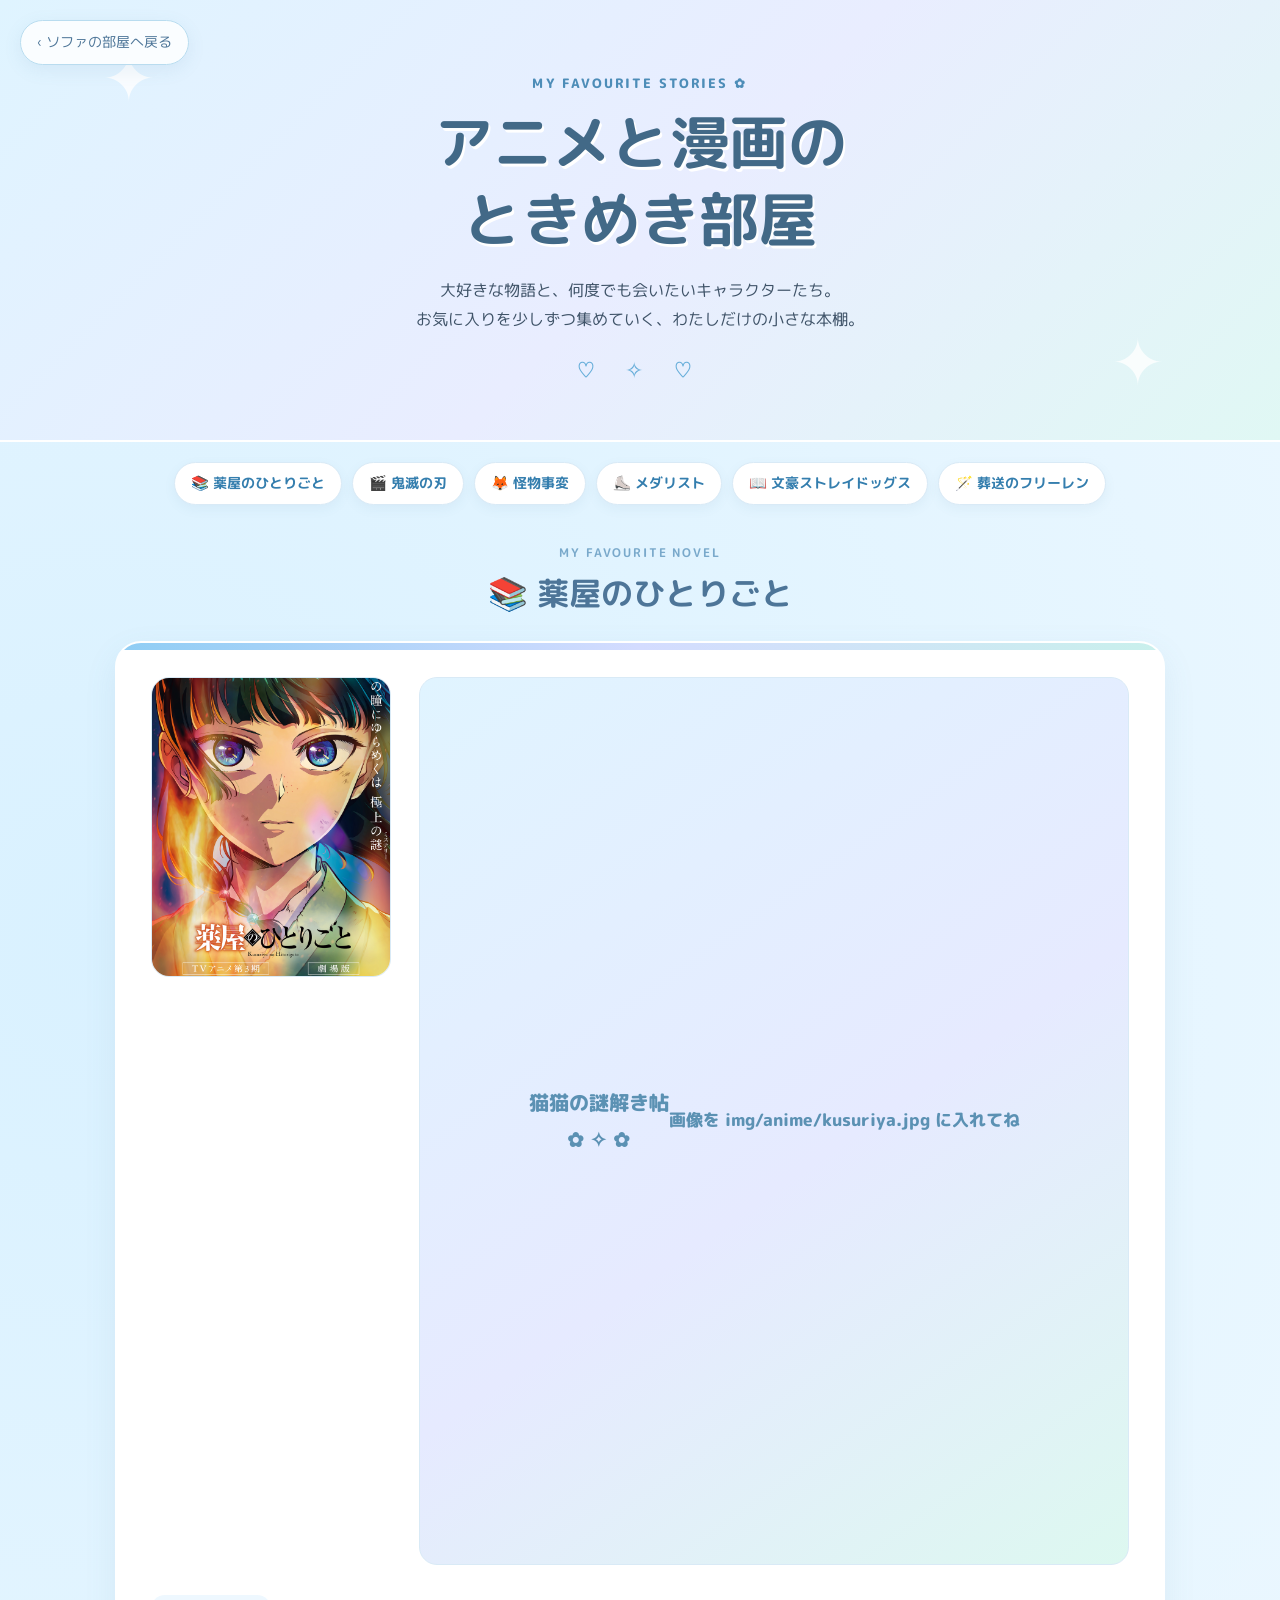
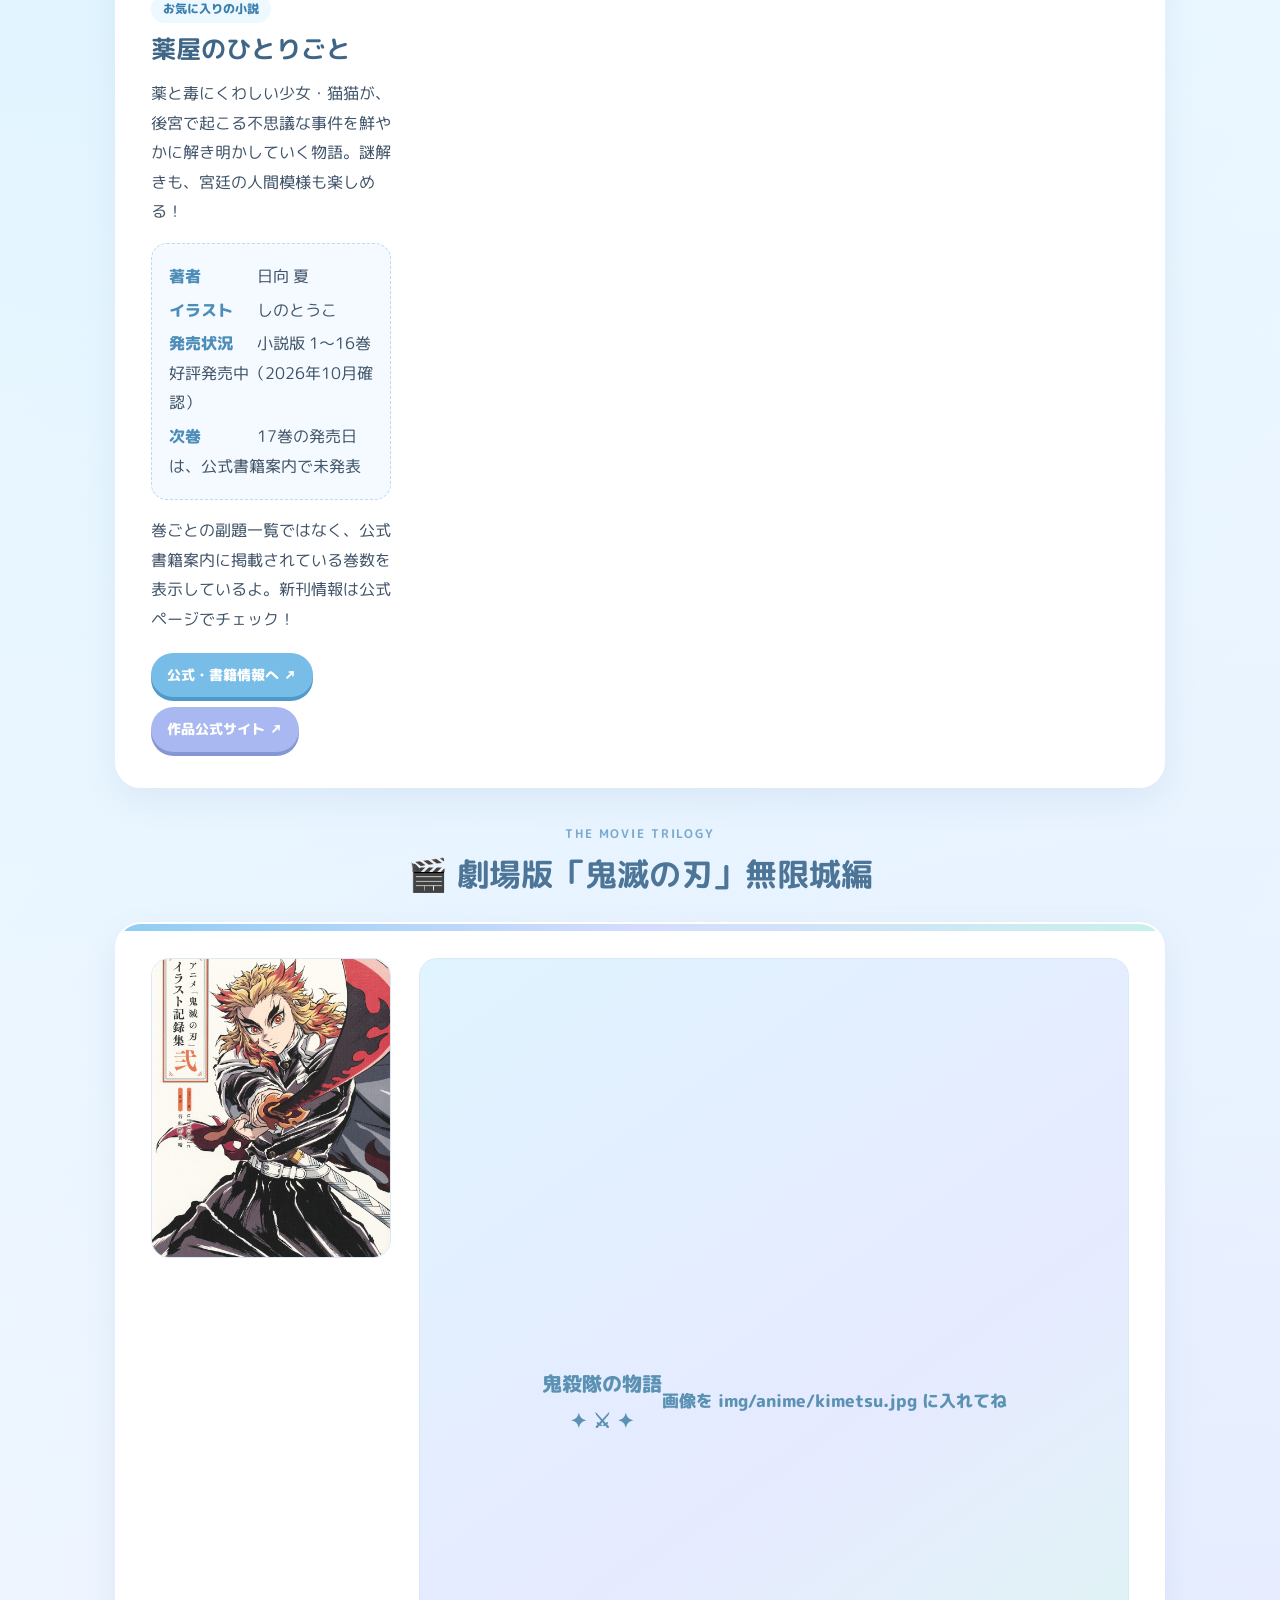
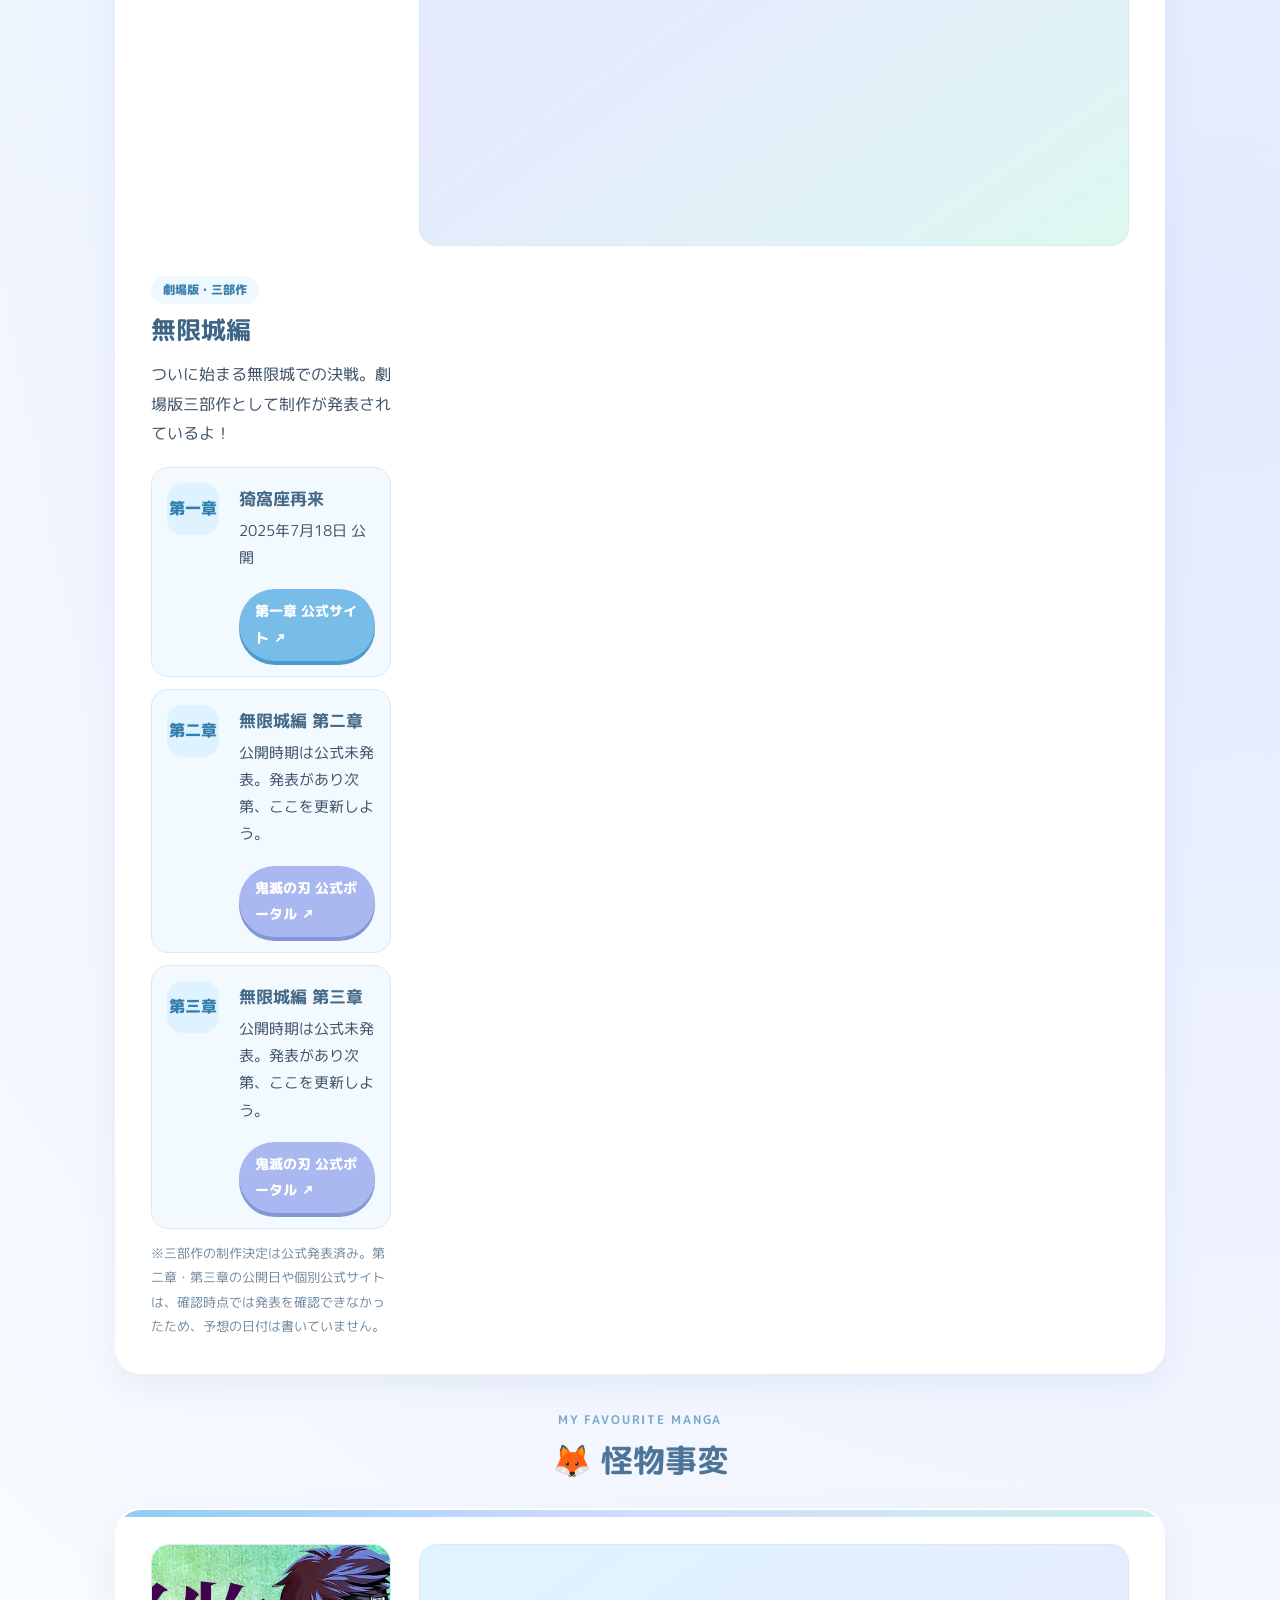
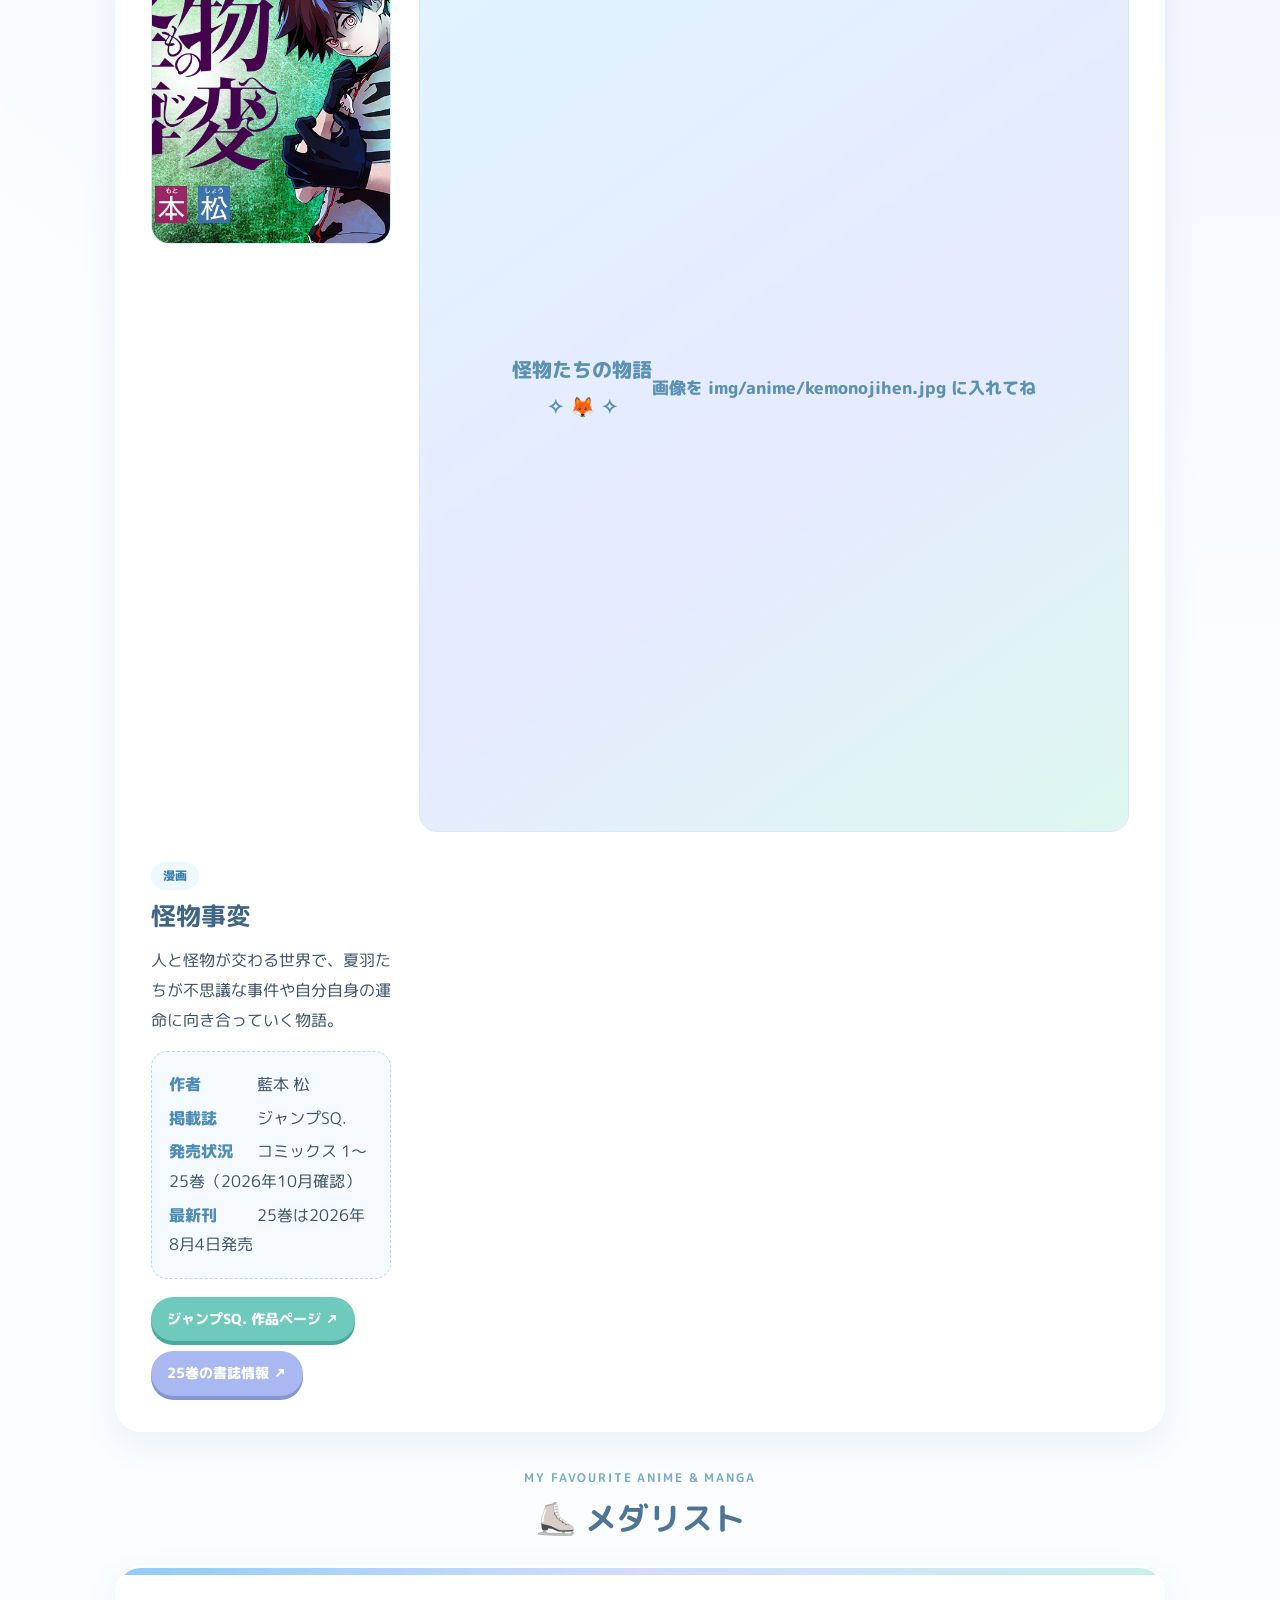
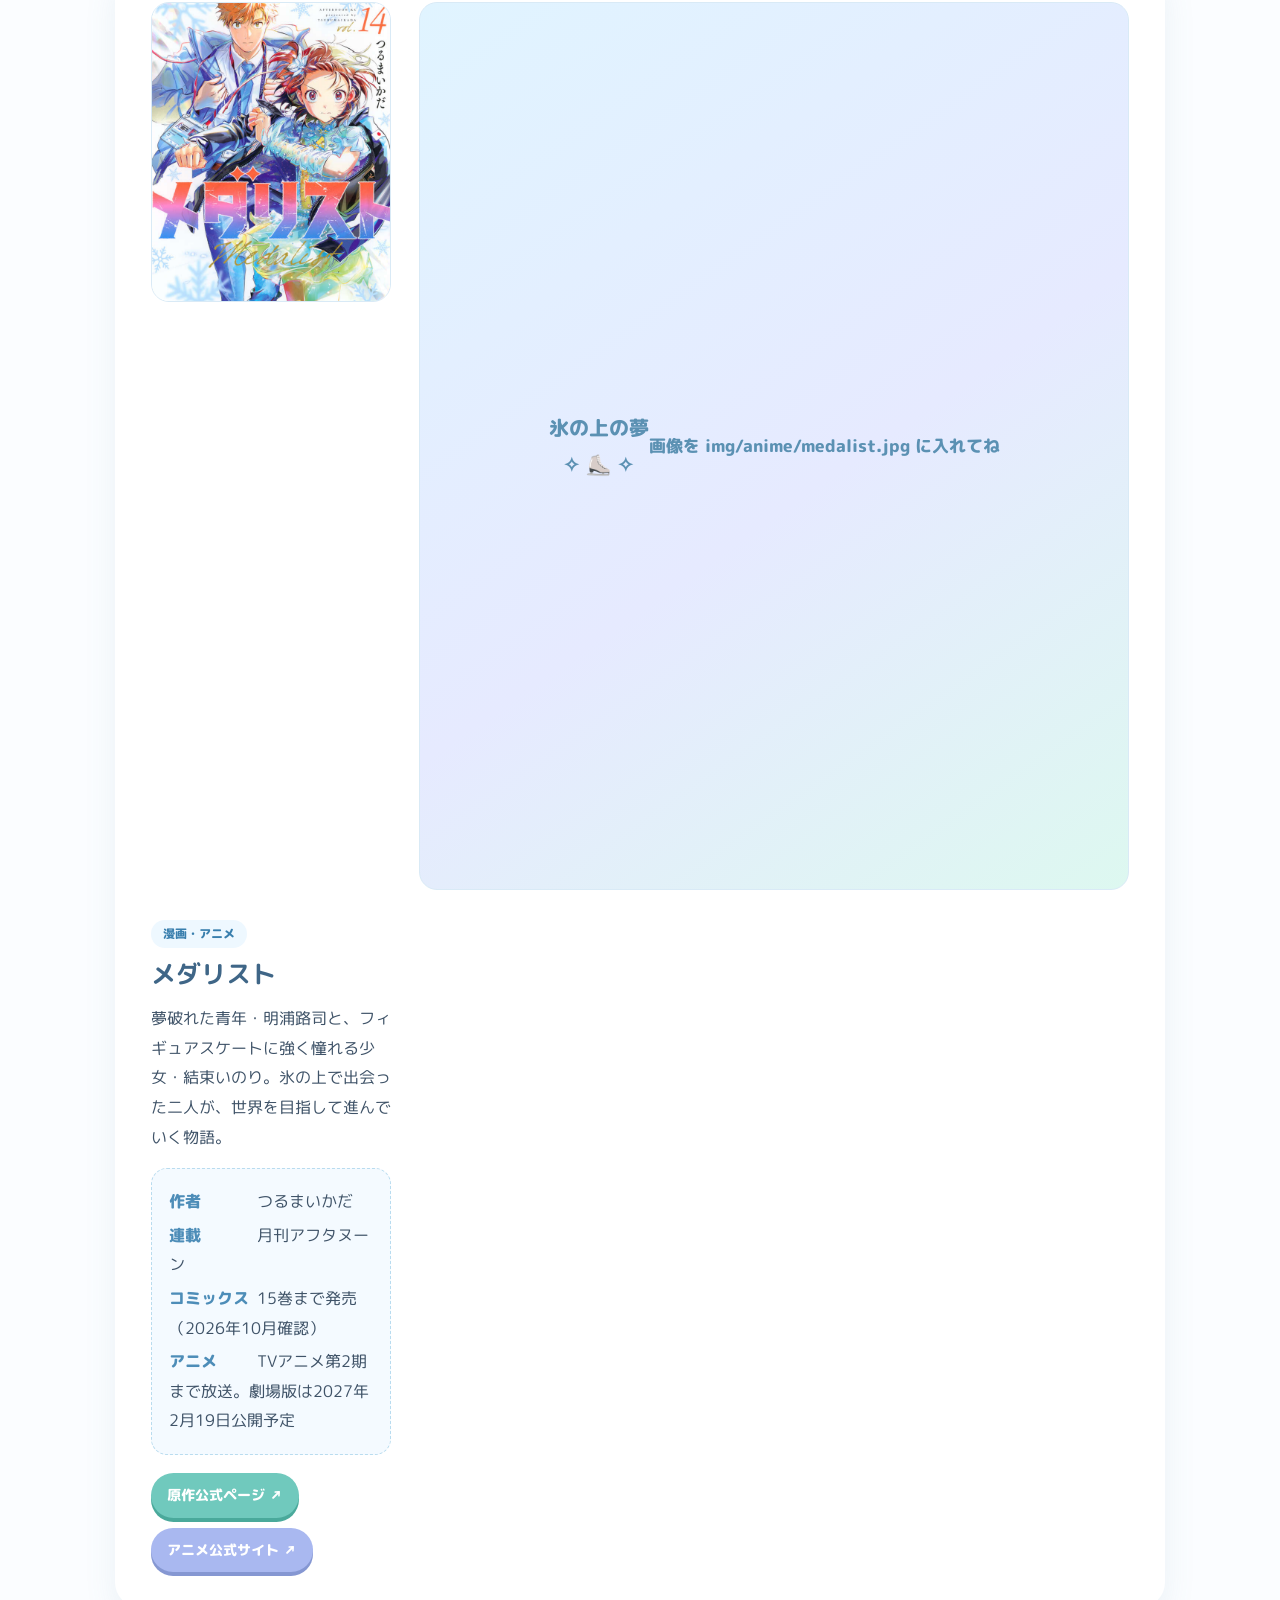
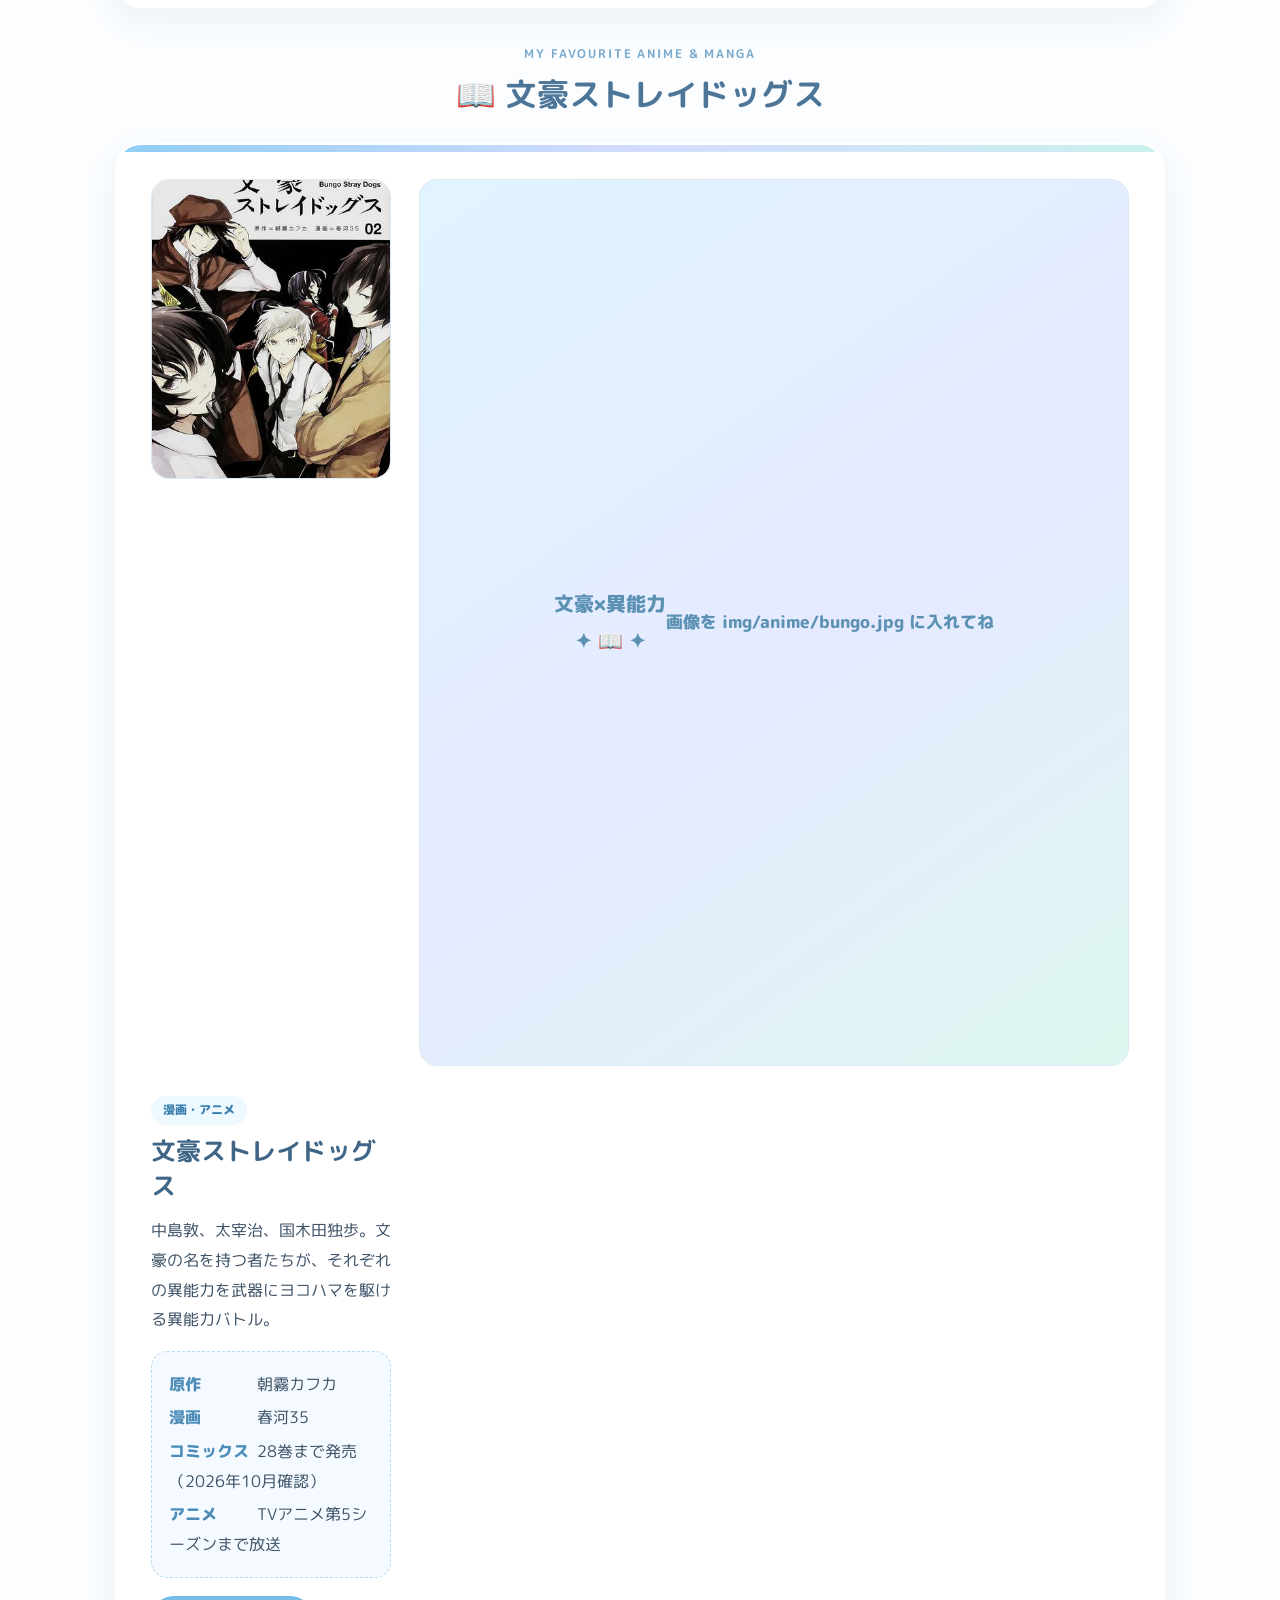
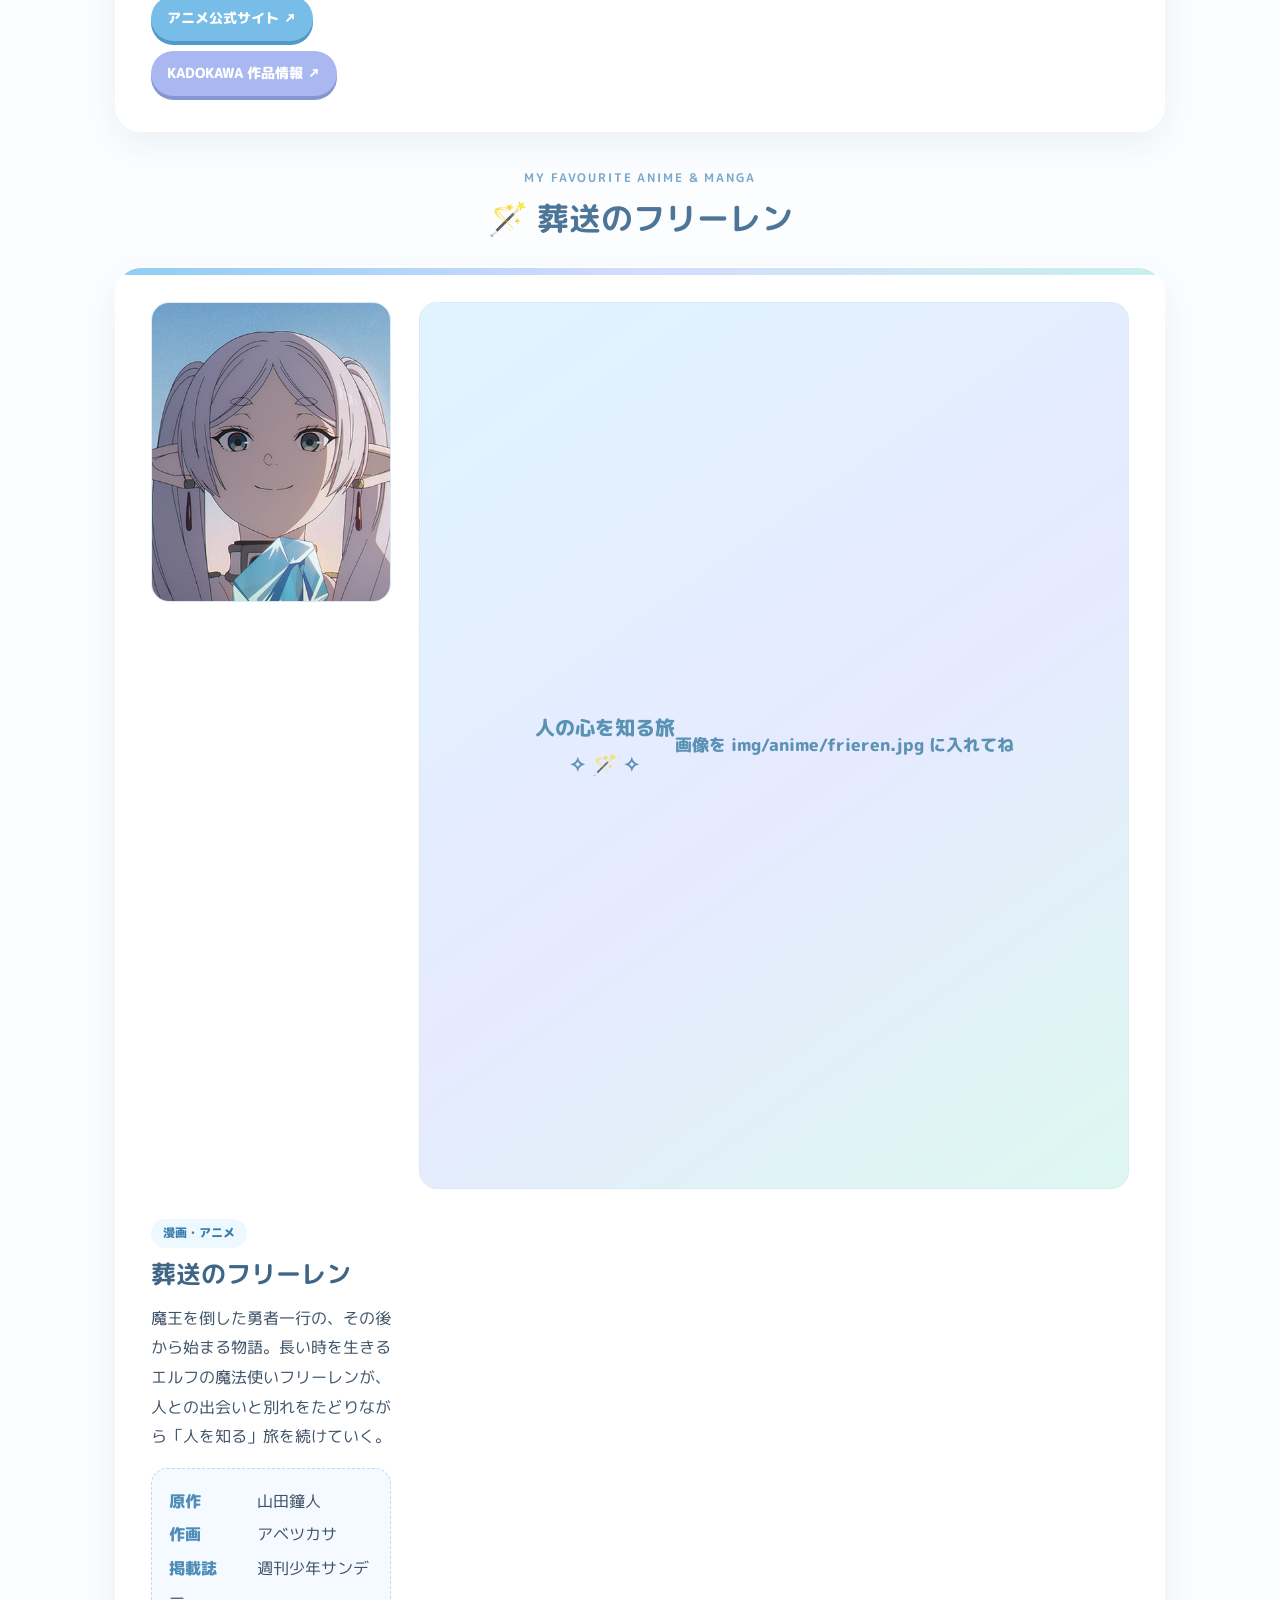
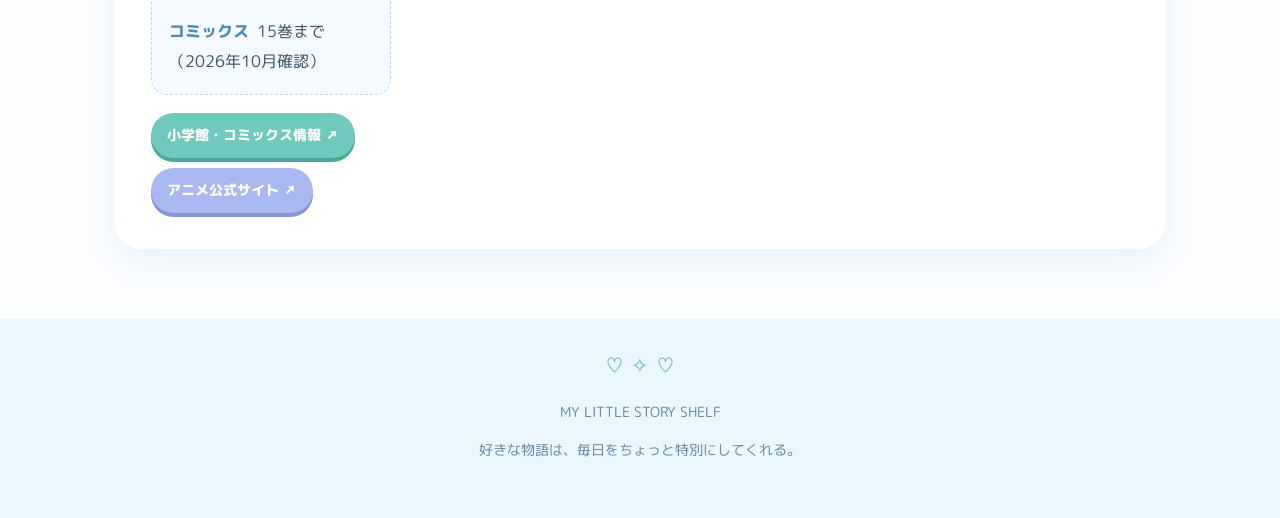
==== anime.html @ 50744a72 "画像さらに追加" ====
<!doctype html>
<html lang="ja">
  <head>
    <meta charset="UTF-8" />
    <meta name="viewport" content="width=device-width, initial-scale=1.0" />
    <meta name="theme-color" content="#f2faff" />
    <title>アニメと漫画のときめき部屋</title>
    <link rel="preconnect" href="https://fonts.googleapis.com" />
    <link rel="preconnect" href="https://fonts.gstatic.com" crossorigin />
    <link
      href="https://fonts.googleapis.com/css2?family=M+PLUS+Rounded+1c:wght@400;500;700;800&display=swap"
      rel="stylesheet"
    />
    <style>
      :root {
        --ink: #3f5368;
        --pink: #8fcdf4;
        --pink-dark: #398fc8;
        --lav: #d4dcff;
        --mint: #c9f0ec;
        --cream: #fbfdff;
        --yellow: #fff0b8;
        --line: #d9eaf6;
      }
      * {
        box-sizing: border-box;
      }
      html {
        scroll-behavior: smooth;
      }
      body {
        margin: 0;
        background:
          radial-gradient(circle at 8% 8%, #d9f1ff 0, transparent 25%),
          radial-gradient(circle at 95% 30%, #e4eaff 0, transparent 24%),
          var(--cream);
        color: var(--ink);
        font-family: "M PLUS Rounded 1c", sans-serif;
        line-height: 1.85;
      }
      a {
        color: #347eae;
        text-underline-offset: 3px;
      }
      header {
        position: relative;
        overflow: hidden;
        text-align: center;
        padding: 72px 20px 50px;
        background: linear-gradient(135deg, #dff4ff, #e9edff 52%, #e0f8f4);
        border-bottom: 2px solid white;
      }
      header:before,
      header:after {
        content: "✦";
        position: absolute;
        color: #fff;
        font-size: 4rem;
        opacity: 0.8;
      }
      header:before {
        top: 18px;
        left: 8%;
      }
      header:after {
        right: 9%;
        bottom: 20px;
      }
      .eyebrow {
        margin: 0 0 8px;
        letter-spacing: 0.16em;
        font-size: 0.8rem;
        font-weight: 800;
        color: #4d8db8;
      }
      h1 {
        margin: 0;
        font-size: clamp(2rem, 6vw, 3.7rem);
        line-height: 1.3;
        color: #426987;
        text-shadow: 2px 3px 0 white;
      }
      .lead {
        max-width: 650px;
        margin: 18px auto 0;
        font-size: 1rem;
      }
      .sparkles {
        font-size: 1.4rem;
        letter-spacing: 0.5em;
        margin-top: 14px;
        color: #65add9;
      }
      nav {
        display: flex;
        justify-content: center;
        flex-wrap: wrap;
        gap: 10px;
        padding: 20px 16px;
      }
      nav a {
        background: #fff;
        border: 1px solid var(--line);
        border-radius: 999px;
        padding: 7px 16px;
        text-decoration: none;
        font-size: 0.9rem;
        font-weight: 700;
        box-shadow: 0 4px 12px #527fa012;
        transition:
          transform 0.2s,
          background 0.2s;
      }
      nav a:hover {
        transform: translateY(-3px);
        background: #eef8ff;
      }
      main {
        width: min(1050px, calc(100% - 32px));
        margin: 16px auto 70px;
        display: grid;
        gap: 34px;
      }
      .section-title {
        text-align: center;
        margin: 0 0 18px;
        font-size: clamp(1.45rem, 4vw, 2rem);
        color: #4d7598;
      }
      .section-title span {
        display: block;
        font-size: 0.78rem;
        letter-spacing: 0.15em;
        color: #79a9cb;
        font-weight: 700;
      }
      .work-card {
        background: #fff;
        border: 2px solid white;
        border-radius: 26px;
        overflow: hidden;
        box-shadow: 0 12px 32px #5d8ca51a;
        position: relative;
      }
      .work-card:before {
        content: "";
        position: absolute;
        inset: 0 0 auto;
        height: 7px;
        background: linear-gradient(
          90deg,
          var(--pink),
          var(--lav),
          var(--mint)
        );
      }
      .card-inner {
        display: grid;
        grid-template-columns: 240px minmax(0, 1fr);
        gap: 28px;
        padding: 34px;
        align-items: start;
      }
      .cover {
        width: 100%;
        aspect-ratio: 4/5;
        object-fit: cover;
        border-radius: 18px;
        background: linear-gradient(145deg, #dff3ff, #e6eaff);
        border: 1px solid #d9eaf6;
        display: block;
      }
      .cover-placeholder {
        width: 100%;
        aspect-ratio: 4/5;
        border-radius: 18px;
        background: linear-gradient(145deg, #e0f4ff, #e6eaff 55%, #ddf8f0);
        display: flex;
        align-items: center;
        justify-content: center;
        text-align: center;
        padding: 20px;
        color: #5b91b3;
        font-size: 1.25rem;
        font-weight: 800;
        border: 1px solid #d9eaf6;
      }
      .kind {
        display: inline-block;
        background: #eef8ff;
        color: #397fae;
        border-radius: 999px;
        padding: 3px 12px;
        font-size: 0.76rem;
        font-weight: 800;
        margin-bottom: 8px;
      }
      h3 {
        font-size: 1.55rem;
        line-height: 1.45;
        margin: 0 0 12px;
        color: #3f6687;
      }
      .desc {
        margin: 0 0 16px;
      }
      .info {
        background: #f4faff;
        border: 1px dashed #b9dcef;
        border-radius: 16px;
        padding: 14px 17px;
        margin: 16px 0;
      }
      .info p {
        margin: 4px 0;
      }
      .label {
        display: inline-block;
        min-width: 5.5em;
        font-weight: 800;
        color: #4d8db8;
      }
      .actions {
        display: flex;
        flex-wrap: wrap;
        gap: 10px;
        margin-top: 18px;
      }
      .btn {
        display: inline-block;
        padding: 9px 16px;
        border-radius: 999px;
        background: #78bce8;
        color: #fff;
        text-decoration: none;
        font-weight: 800;
        font-size: 0.9rem;
        box-shadow: 0 4px 0 #4f9acb;
        transition: transform 0.15s;
      }
      .btn:hover {
        transform: translateY(2px);
        box-shadow: 0 2px 0 #4f9acb;
      }
      .btn.alt {
        background: #a9b8f0;
        box-shadow: 0 4px 0 #8597d2;
      }
      .btn.mint {
        background: #70c9bd;
        box-shadow: 0 4px 0 #4aa99b;
      }
      .movie-list {
        display: grid;
        gap: 12px;
        margin-top: 18px;
      }
      .movie {
        display: grid;
        grid-template-columns: 58px 1fr;
        gap: 14px;
        align-items: start;
        padding: 15px;
        border-radius: 17px;
        background: #f2f9ff;
        border: 1px solid #d8eaf6;
      }
      .movie-num {
        width: 52px;
        height: 52px;
        border-radius: 16px;
        display: grid;
        place-items: center;
        background: #dff2ff;
        color: #347fae;
        font-weight: 800;
      }
      .movie h4 {
        margin: 0 0 3px;
        font-size: 1.05rem;
        color: #456987;
      }
      .movie p {
        margin: 0;
        font-size: 0.92rem;
      }
      .note {
        font-size: 0.82rem;
        color: #728ba0;
        margin: 12px 0 0;
      }
      .back-link {
        position: absolute;
        top: 20px;
        left: 20px;
        z-index: 10;
        color: #4d7598;
        text-decoration: none;
        font-size: 0.9rem;
        padding: 8px 16px;
        border: 1px solid #b9dcef;
        border-radius: 999px;
        background: rgba(255, 255, 255, 0.82);
        box-shadow: 0 5px 18px #5d8ca51a;
        backdrop-filter: blur(6px);
        transition:
          transform 0.15s,
          background 0.15s;
      }
      .back-link:hover {
        transform: translateY(-1px);
        background: #fff;
      }
      footer {
        text-align: center;
        padding: 28px 16px 42px;
        background: #eaf7ff;
        color: #6688a4;
        font-size: 0.85rem;
      }
      .footer-heart {
        font-size: 1.3rem;
        color: #6eb5df;
      }
      @media (max-width: 700px) {
        header {
          padding: 62px 18px 40px;
        }
        .card-inner {
          grid-template-columns: 1fr;
          padding: 24px 20px;
          gap: 18px;
        }
        .cover,
        .cover-placeholder {
          width: min(230px, 75%);
          margin: auto;
        }
        .movie {
          grid-template-columns: 46px 1fr;
          padding: 12px;
        }
        .movie-num {
          width: 42px;
          height: 42px;
          border-radius: 13px;
        }
        .lead {
          font-size: 0.92rem;
        }
      }
    </style>
  </head>
  <body>
    <a href="index.html#scene-4" class="back-link">‹ ソファの部屋へ戻る</a>
    <header>
      <p class="eyebrow">MY FAVOURITE STORIES ✿</p>
      <h1>アニメと漫画の<br />ときめき部屋</h1>
      <p class="lead">
        大好きな物語と、何度でも会いたいキャラクターたち。<br />お気に入りを少しずつ集めていく、わたしだけの小さな本棚。
      </p>
      <div class="sparkles" aria-hidden="true">♡ ✧ ♡</div>
    </header>
    <nav aria-label="ページ内メニュー">
      <a href="#kusuriya">📚 薬屋のひとりごと</a>
      <a href="#kimetsu">🎬 鬼滅の刃</a>
      <a href="#kemono">🦊 怪物事変</a>
      <a href="#medalist">⛸️ メダリスト</a>
      <a href="#bungo">📖 文豪ストレイドッグス</a>
      <a href="#frieren">🪄 葬送のフリーレン</a>
    </nav>
    <main>
      <section id="kusuriya">
        <h2 class="section-title">
          <span>MY FAVOURITE NOVEL</span>📚 薬屋のひとりごと
        </h2>
        <article class="work-card">
          <div class="card-inner">
            <img
              class="cover"
              src="img/anime/kusuriya.jpg"
              alt="薬屋のひとりごと"
              onerror="
                this.hidden = true;
                this.nextElementSibling.hidden = false;
              "
            />
            <div class="cover-placeholder" hidden>
              猫猫の謎解き帖<br />✿ ✧ ✿<br /><small
                >画像を img/anime/kusuriya.jpg に入れてね</small
              >
            </div>
            <div>
              <span class="kind">お気に入りの小説</span>
              <h3>薬屋のひとりごと</h3>
              <p class="desc">
                薬と毒にくわしい少女・猫猫が、後宮で起こる不思議な事件を鮮やかに解き明かしていく物語。謎解きも、宮廷の人間模様も楽しめる！
              </p>
              <div class="info">
                <p><span class="label">著者</span>日向 夏</p>
                <p><span class="label">イラスト</span>しのとうこ</p>
                <p>
                  <span class="label">発売状況</span>小説版 1～16巻
                  好評発売中（2026年10月確認）
                </p>
                <p>
                  <span class="label">次巻</span
                  >17巻の発売日は、公式書籍案内で未発表
                </p>
              </div>
              <p>
                巻ごとの副題一覧ではなく、公式書籍案内に掲載されている巻数を表示しているよ。新刊情報は公式ページでチェック！
              </p>
              <div class="actions">
                <a
                  class="btn"
                  href="https://kusuriyanohitorigoto.jp/books/"
                  target="_blank"
                  rel="noopener noreferrer"
                  >公式・書籍情報へ ↗</a
                ><a
                  class="btn alt"
                  href="https://kusuriyanohitorigoto.jp/"
                  target="_blank"
                  rel="noopener noreferrer"
                  >作品公式サイト ↗</a
                >
              </div>
            </div>
          </div>
        </article>
      </section>

      <section id="kimetsu">
        <h2 class="section-title">
          <span>THE MOVIE TRILOGY</span>🎬 劇場版「鬼滅の刃」無限城編
        </h2>
        <article class="work-card">
          <div class="card-inner">
            <img
              class="cover"
              src="img/anime/kimetsu.jpg"
              alt="鬼滅の刃"
              onerror="
                this.hidden = true;
                this.nextElementSibling.hidden = false;
              "
            />
            <div class="cover-placeholder" hidden>
              鬼殺隊の物語<br />✦ ⚔ ✦<br /><small
                >画像を img/anime/kimetsu.jpg に入れてね</small
              >
            </div>
            <div>
              <span class="kind">劇場版・三部作</span>
              <h3>無限城編</h3>
              <p class="desc">
                ついに始まる無限城での決戦。劇場版三部作として制作が発表されているよ！
              </p>
              <div class="movie-list">
                <div class="movie">
                  <div class="movie-num">第一章</div>
                  <div>
                    <h4>猗窩座再来</h4>
                    <p>2025年7月18日 公開</p>
                    <div class="actions">
                      <a
                        class="btn"
                        href="https://kimetsu.com/anime/mugenjyohen_movie/"
                        target="_blank"
                        rel="noopener noreferrer"
                        >第一章 公式サイト ↗</a
                      >
                    </div>
                  </div>
                </div>
                <div class="movie">
                  <div class="movie-num">第二章</div>
                  <div>
                    <h4>無限城編 第二章</h4>
                    <p>
                      公開時期は公式未発表。発表があり次第、ここを更新しよう。
                    </p>
                    <div class="actions">
                      <a
                        class="btn alt"
                        href="https://kimetsu.com/"
                        target="_blank"
                        rel="noopener noreferrer"
                        >鬼滅の刃 公式ポータル ↗</a
                      >
                    </div>
                  </div>
                </div>
                <div class="movie">
                  <div class="movie-num">第三章</div>
                  <div>
                    <h4>無限城編 第三章</h4>
                    <p>
                      公開時期は公式未発表。発表があり次第、ここを更新しよう。
                    </p>
                    <div class="actions">
                      <a
                        class="btn alt"
                        href="https://kimetsu.com/"
                        target="_blank"
                        rel="noopener noreferrer"
                        >鬼滅の刃 公式ポータル ↗</a
                      >
                    </div>
                  </div>
                </div>
              </div>
              <p class="note">
                ※三部作の制作決定は公式発表済み。第二章・第三章の公開日や個別公式サイトは、確認時点では発表を確認できなかったため、予想の日付は書いていません。
              </p>
            </div>
          </div>
        </article>
      </section>

      <section id="kemono">
        <h2 class="section-title">
          <span>MY FAVOURITE MANGA</span>🦊 怪物事変
        </h2>
        <article class="work-card">
          <div class="card-inner">
            <img
              class="cover"
              src="img/anime/kemonojihen.jpg"
              alt="怪物事変"
              onerror="
                this.hidden = true;
                this.nextElementSibling.hidden = false;
              "
            />
            <div class="cover-placeholder" hidden>
              怪物たちの物語<br />✧ 🦊 ✧<br /><small
                >画像を img/anime/kemonojihen.jpg に入れてね</small
              >
            </div>
            <div>
              <span class="kind">漫画</span>
              <h3>怪物事変</h3>
              <p class="desc">
                人と怪物が交わる世界で、夏羽たちが不思議な事件や自分自身の運命に向き合っていく物語。
              </p>
              <div class="info">
                <p><span class="label">作者</span>藍本 松</p>
                <p><span class="label">掲載誌</span>ジャンプSQ.</p>
                <p>
                  <span class="label">発売状況</span>コミックス
                  1～25巻（2026年10月確認）
                </p>
                <p><span class="label">最新刊</span>25巻は2026年8月4日発売</p>
              </div>
              <div class="actions">
                <a
                  class="btn mint"
                  href="https://jumpsq.shueisha.co.jp/rensai/kemonojihen/"
                  target="_blank"
                  rel="noopener noreferrer"
                  >ジャンプSQ. 作品ページ ↗</a
                ><a
                  class="btn alt"
                  href="https://www.s-manga.net/items/contents.html?isbn=9784088850467"
                  target="_blank"
                  rel="noopener noreferrer"
                  >25巻の書誌情報 ↗</a
                >
              </div>
            </div>
          </div>
        </article>
      </section>

      <section id="medalist">
        <h2 class="section-title">
          <span>MY FAVOURITE ANIME & MANGA</span>⛸️ メダリスト
        </h2>
        <article class="work-card">
          <div class="card-inner">
            <img
              class="cover"
              src="img/anime/medalist.jpg"
              alt="メダリスト"
              onerror="
                this.hidden = true;
                this.nextElementSibling.hidden = false;
              "
            />
            <div class="cover-placeholder" hidden>
              氷の上の夢<br />✧ ⛸️ ✧<br /><small
                >画像を img/anime/medalist.jpg に入れてね</small
              >
            </div>
            <div>
              <span class="kind">漫画・アニメ</span>
              <h3>メダリスト</h3>
              <p class="desc">
                夢破れた青年・明浦路司と、フィギュアスケートに強く憧れる少女・結束いのり。氷の上で出会った二人が、世界を目指して進んでいく物語。
              </p>
              <div class="info">
                <p><span class="label">作者</span>つるまいかだ</p>
                <p><span class="label">連載</span>月刊アフタヌーン</p>
                <p>
                  <span class="label">コミックス</span
                  >15巻まで発売（2026年10月確認）
                </p>
                <p>
                  <span class="label">アニメ</span
                  >TVアニメ第2期まで放送。劇場版は2027年2月19日公開予定
                </p>
              </div>
              <div class="actions">
                <a
                  class="btn mint"
                  href="https://afternoon.kodansha.co.jp/c/medalist/"
                  target="_blank"
                  rel="noopener noreferrer"
                  >原作公式ページ ↗</a
                ><a
                  class="btn alt"
                  href="https://medalist-pr.com/"
                  target="_blank"
                  rel="noopener noreferrer"
                  >アニメ公式サイト ↗</a
                >
              </div>
            </div>
          </div>
        </article>
      </section>

      <section id="bungo">
        <h2 class="section-title">
          <span>MY FAVOURITE ANIME & MANGA</span>📖 文豪ストレイドッグス
        </h2>
        <article class="work-card">
          <div class="card-inner">
            <img
              class="cover"
              src="img/anime/bungo.jpg"
              alt="文豪ストレイドッグス"
              onerror="
                this.hidden = true;
                this.nextElementSibling.hidden = false;
              "
            />
            <div class="cover-placeholder" hidden>
              文豪×異能力<br />✦ 📖 ✦<br /><small
                >画像を img/anime/bungo.jpg に入れてね</small
              >
            </div>
            <div>
              <span class="kind">漫画・アニメ</span>
              <h3>文豪ストレイドッグス</h3>
              <p class="desc">
                中島敦、太宰治、国木田独歩。文豪の名を持つ者たちが、それぞれの異能力を武器にヨコハマを駆ける異能力バトル。
              </p>
              <div class="info">
                <p><span class="label">原作</span>朝霧カフカ</p>
                <p><span class="label">漫画</span>春河35</p>
                <p>
                  <span class="label">コミックス</span
                  >28巻まで発売（2026年10月確認）
                </p>
                <p>
                  <span class="label">アニメ</span>TVアニメ第5シーズンまで放送
                </p>
              </div>
              <div class="actions">
                <a
                  class="btn"
                  href="https://bungosd.com/"
                  target="_blank"
                  rel="noopener noreferrer"
                  >アニメ公式サイト ↗</a
                ><a
                  class="btn alt"
                  href="https://www.kadokawa.co.jp/product/321212000112/"
                  target="_blank"
                  rel="noopener noreferrer"
                  >KADOKAWA 作品情報 ↗</a
                >
              </div>
            </div>
          </div>
        </article>
      </section>

      <section id="frieren">
        <h2 class="section-title">
          <span>MY FAVOURITE ANIME & MANGA</span>🪄 葬送のフリーレン
        </h2>
        <article class="work-card">
          <div class="card-inner">
            <img
              class="cover"
              src="img/anime/frieren.jpg"
              alt="葬送のフリーレン"
              onerror="
                this.hidden = true;
                this.nextElementSibling.hidden = false;
              "
            />
            <div class="cover-placeholder" hidden>
              人の心を知る旅<br />✧ 🪄 ✧<br /><small
                >画像を img/anime/frieren.jpg に入れてね</small
              >
            </div>
            <div>
              <span class="kind">漫画・アニメ</span>
              <h3>葬送のフリーレン</h3>
              <p class="desc">
                魔王を倒した勇者一行の、その後から始まる物語。長い時を生きるエルフの魔法使いフリーレンが、人との出会いと別れをたどりながら「人を知る」旅を続けていく。
              </p>
              <div class="info">
                <p><span class="label">原作</span>山田鐘人</p>
                <p><span class="label">作画</span>アベツカサ</p>
                <p><span class="label">掲載誌</span>週刊少年サンデー</p>
                <p>
                  <span class="label">コミックス</span
                  >15巻まで（2026年10月確認）
                </p>
              </div>
              <div class="actions">
                <a
                  class="btn mint"
                  href="https://e-comi.shogakukan.co.jp/books/098543460000d0000000"
                  target="_blank"
                  rel="noopener noreferrer"
                  >小学館・コミックス情報 ↗</a
                ><a
                  class="btn alt"
                  href="https://frieren-anime.jp/"
                  target="_blank"
                  rel="noopener noreferrer"
                  >アニメ公式サイト ↗</a
                >
              </div>
            </div>
          </div>
        </article>
      </section>
    </main>
    <footer>
      <div class="footer-heart">♡ ✧ ♡</div>
      <p>MY LITTLE STORY SHELF</p>
      <p>好きな物語は、毎日をちょっと特別にしてくれる。</p>
    </footer>
  </body>
</html>
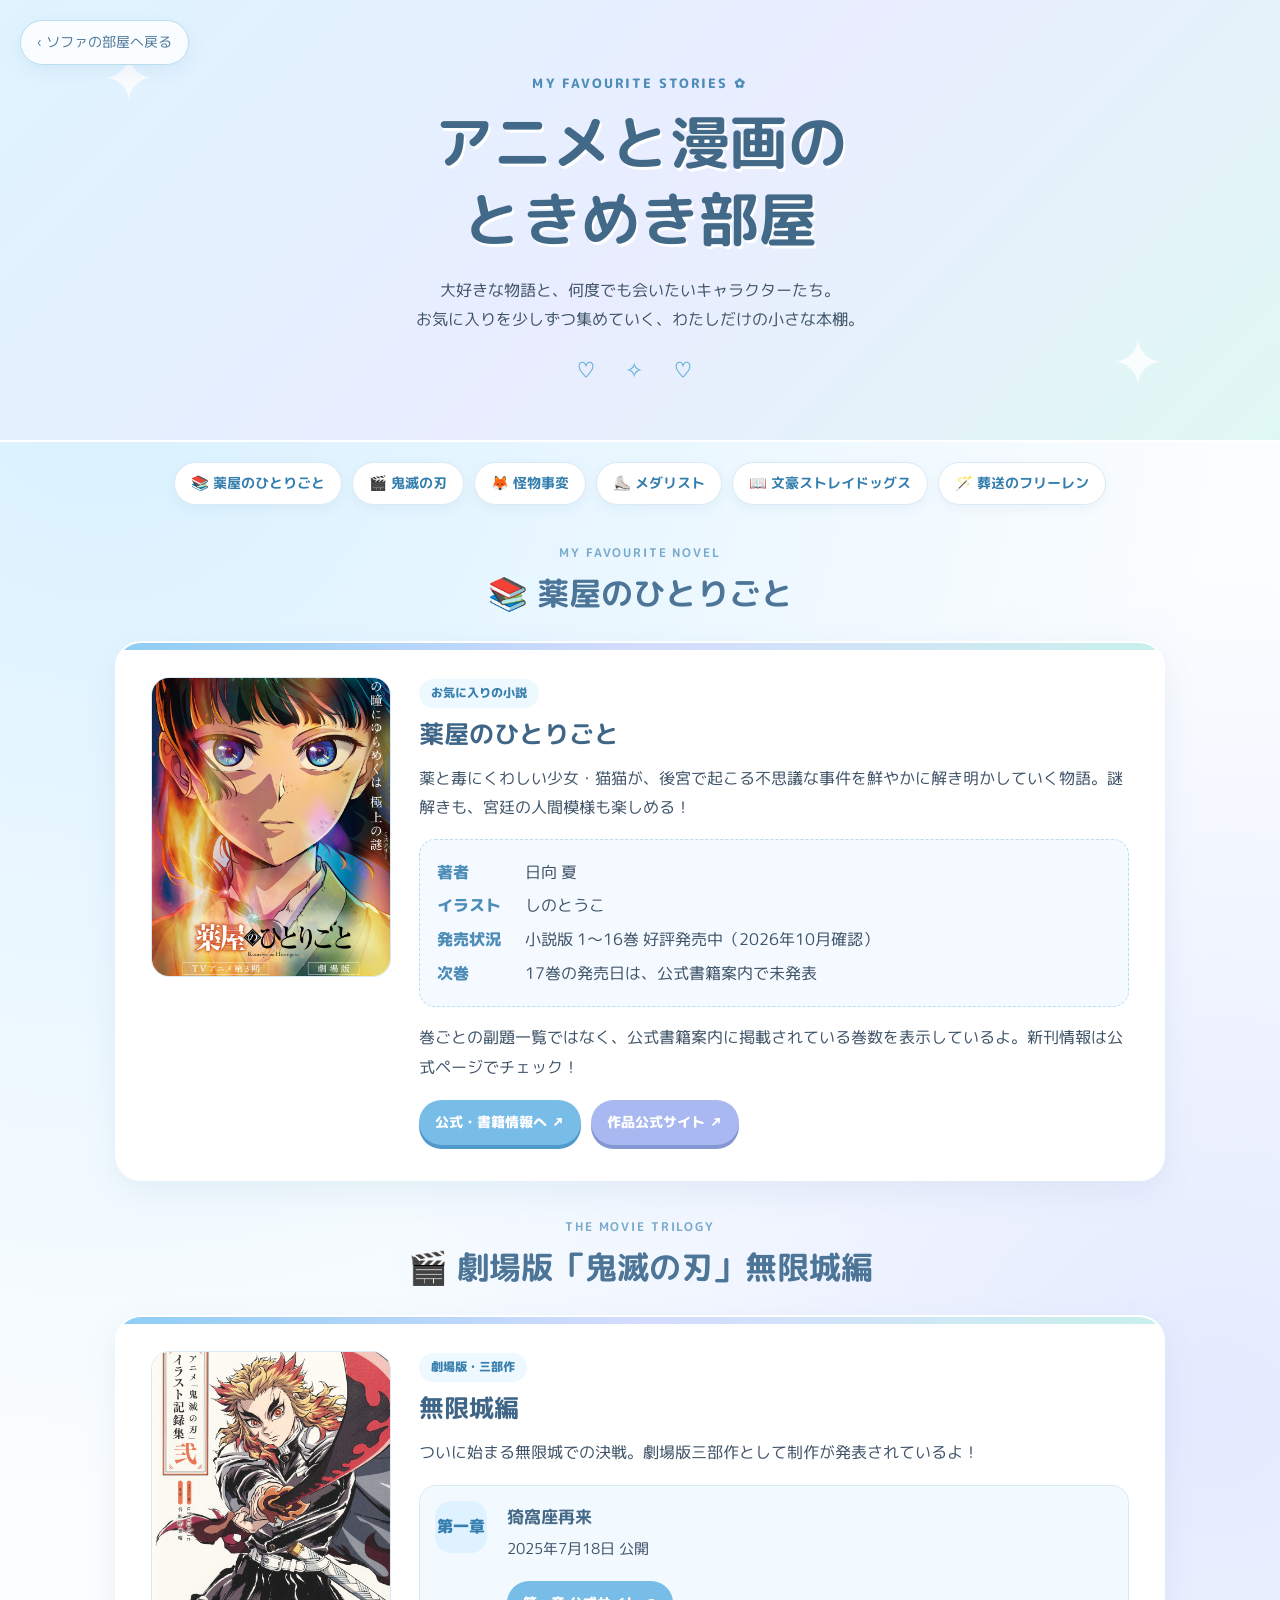
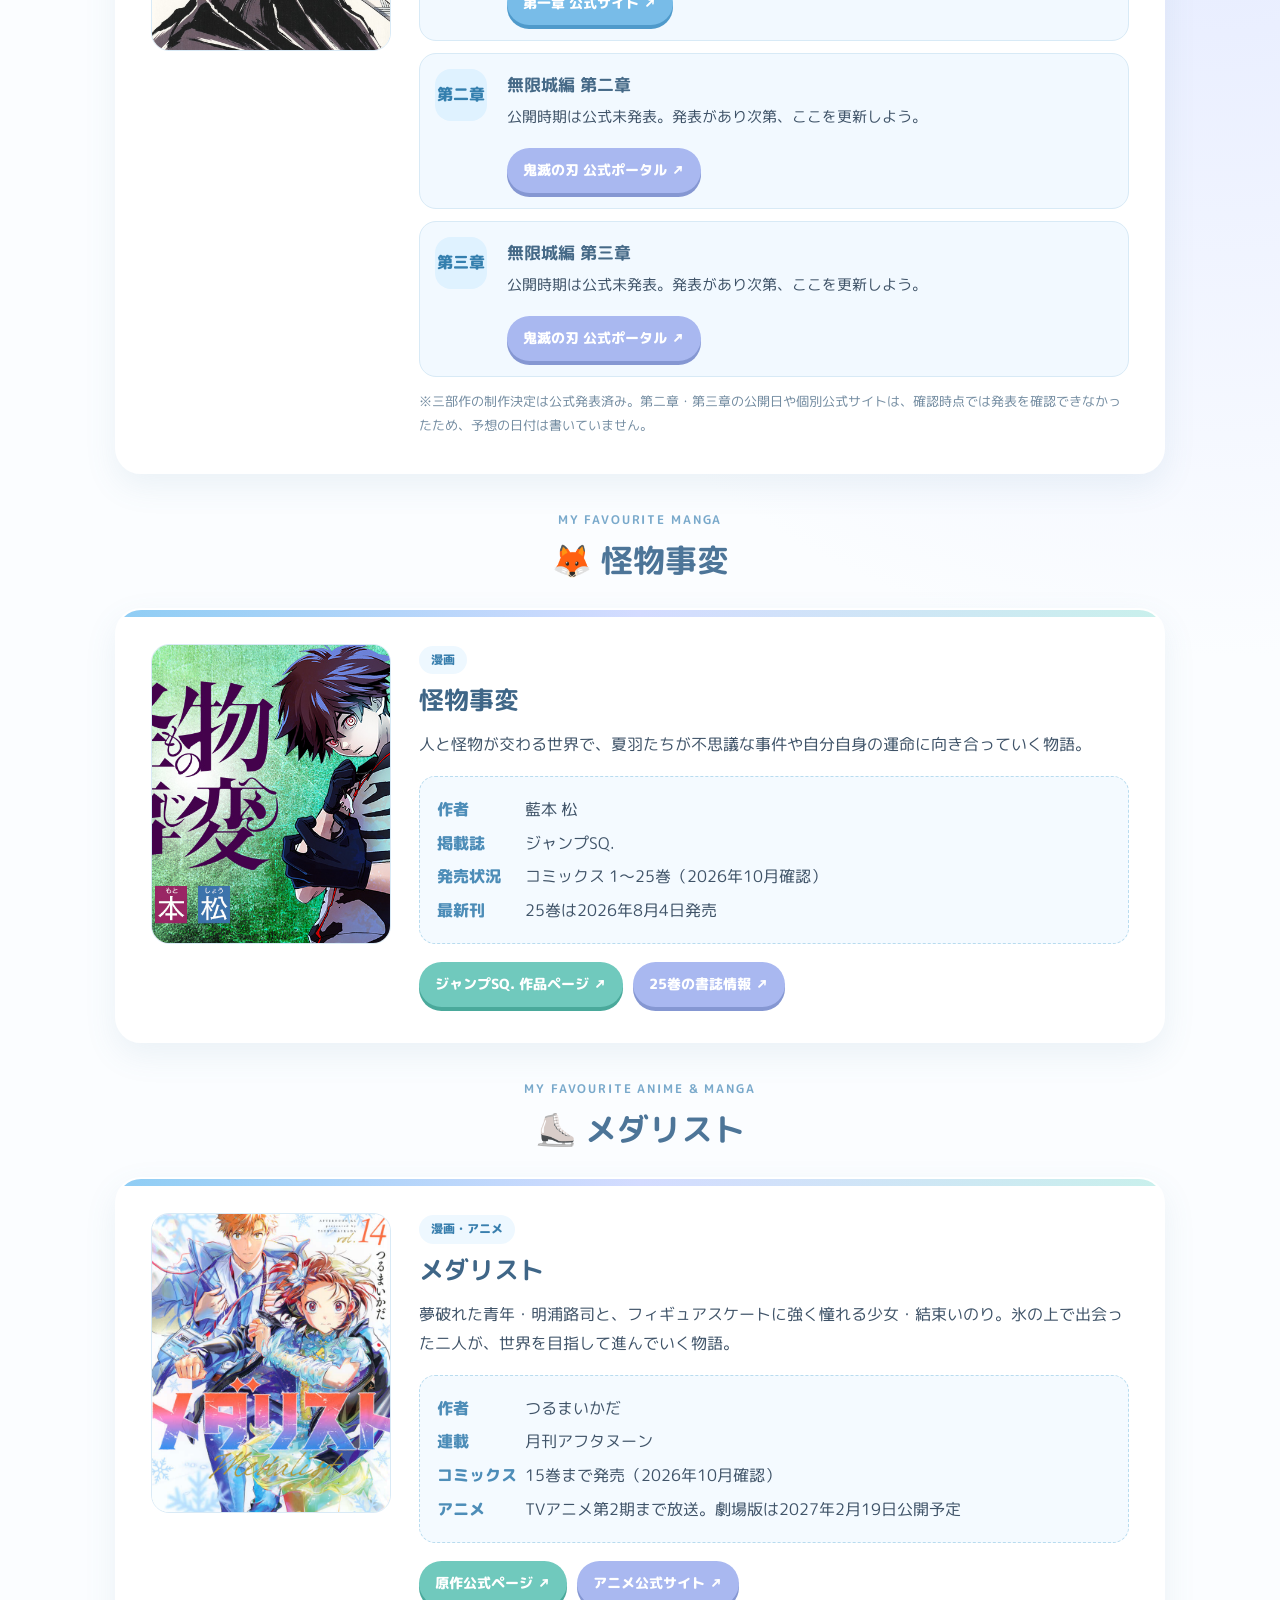
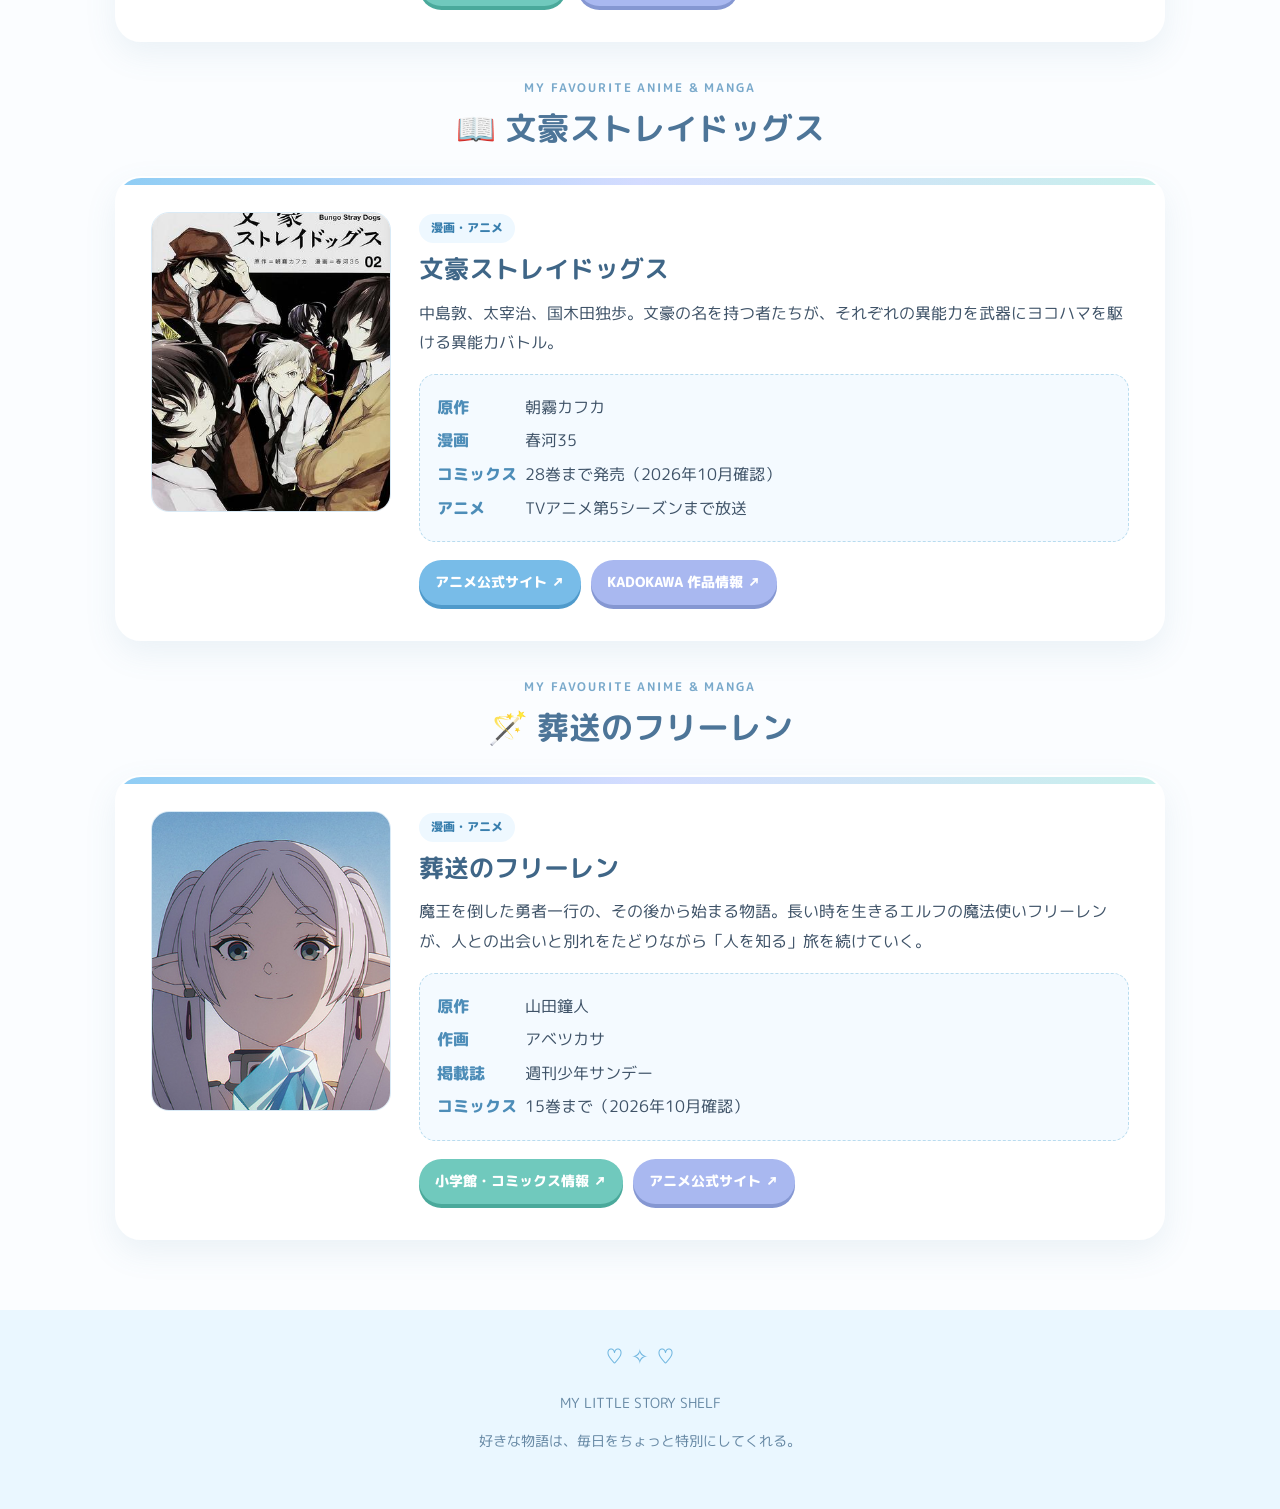
==== commit 681f8936: "アニメ部屋改装" ====
--- a/anime.html
+++ b/anime.html
@@ -1,753 +1,171 @@
 <!doctype html>
 <html lang="ja">
-  <head>
-    <meta charset="UTF-8" />
-    <meta name="viewport" content="width=device-width, initial-scale=1.0" />
-    <meta name="theme-color" content="#f2faff" />
-    <title>アニメと漫画のときめき部屋</title>
-    <link rel="preconnect" href="https://fonts.googleapis.com" />
-    <link rel="preconnect" href="https://fonts.gstatic.com" crossorigin />
-    <link
-      href="https://fonts.googleapis.com/css2?family=M+PLUS+Rounded+1c:wght@400;500;700;800&display=swap"
-      rel="stylesheet"
-    />
-    <style>
-      :root {
-        --ink: #3f5368;
-        --pink: #8fcdf4;
-        --pink-dark: #398fc8;
-        --lav: #d4dcff;
-        --mint: #c9f0ec;
-        --cream: #fbfdff;
-        --yellow: #fff0b8;
-        --line: #d9eaf6;
-      }
-      * {
-        box-sizing: border-box;
-      }
-      html {
-        scroll-behavior: smooth;
-      }
-      body {
-        margin: 0;
-        background:
-          radial-gradient(circle at 8% 8%, #d9f1ff 0, transparent 25%),
-          radial-gradient(circle at 95% 30%, #e4eaff 0, transparent 24%),
-          var(--cream);
-        color: var(--ink);
-        font-family: "M PLUS Rounded 1c", sans-serif;
-        line-height: 1.85;
-      }
-      a {
-        color: #347eae;
-        text-underline-offset: 3px;
-      }
-      header {
-        position: relative;
-        overflow: hidden;
-        text-align: center;
-        padding: 72px 20px 50px;
-        background: linear-gradient(135deg, #dff4ff, #e9edff 52%, #e0f8f4);
-        border-bottom: 2px solid white;
-      }
-      header:before,
-      header:after {
-        content: "✦";
-        position: absolute;
-        color: #fff;
-        font-size: 4rem;
-        opacity: 0.8;
-      }
-      header:before {
-        top: 18px;
-        left: 8%;
-      }
-      header:after {
-        right: 9%;
-        bottom: 20px;
-      }
-      .eyebrow {
-        margin: 0 0 8px;
-        letter-spacing: 0.16em;
-        font-size: 0.8rem;
-        font-weight: 800;
-        color: #4d8db8;
-      }
-      h1 {
-        margin: 0;
-        font-size: clamp(2rem, 6vw, 3.7rem);
-        line-height: 1.3;
-        color: #426987;
-        text-shadow: 2px 3px 0 white;
-      }
-      .lead {
-        max-width: 650px;
-        margin: 18px auto 0;
-        font-size: 1rem;
-      }
-      .sparkles {
-        font-size: 1.4rem;
-        letter-spacing: 0.5em;
-        margin-top: 14px;
-        color: #65add9;
-      }
-      nav {
-        display: flex;
-        justify-content: center;
-        flex-wrap: wrap;
-        gap: 10px;
-        padding: 20px 16px;
-      }
-      nav a {
-        background: #fff;
-        border: 1px solid var(--line);
-        border-radius: 999px;
-        padding: 7px 16px;
-        text-decoration: none;
-        font-size: 0.9rem;
-        font-weight: 700;
-        box-shadow: 0 4px 12px #527fa012;
-        transition:
-          transform 0.2s,
-          background 0.2s;
-      }
-      nav a:hover {
-        transform: translateY(-3px);
-        background: #eef8ff;
-      }
-      main {
-        width: min(1050px, calc(100% - 32px));
-        margin: 16px auto 70px;
-        display: grid;
-        gap: 34px;
-      }
-      .section-title {
-        text-align: center;
-        margin: 0 0 18px;
-        font-size: clamp(1.45rem, 4vw, 2rem);
-        color: #4d7598;
-      }
-      .section-title span {
-        display: block;
-        font-size: 0.78rem;
-        letter-spacing: 0.15em;
-        color: #79a9cb;
-        font-weight: 700;
-      }
-      .work-card {
-        background: #fff;
-        border: 2px solid white;
-        border-radius: 26px;
-        overflow: hidden;
-        box-shadow: 0 12px 32px #5d8ca51a;
-        position: relative;
-      }
-      .work-card:before {
-        content: "";
-        position: absolute;
-        inset: 0 0 auto;
-        height: 7px;
-        background: linear-gradient(
-          90deg,
-          var(--pink),
-          var(--lav),
-          var(--mint)
-        );
-      }
-      .card-inner {
-        display: grid;
-        grid-template-columns: 240px minmax(0, 1fr);
-        gap: 28px;
-        padding: 34px;
-        align-items: start;
-      }
-      .cover {
-        width: 100%;
-        aspect-ratio: 4/5;
-        object-fit: cover;
-        border-radius: 18px;
-        background: linear-gradient(145deg, #dff3ff, #e6eaff);
-        border: 1px solid #d9eaf6;
-        display: block;
-      }
-      .cover-placeholder {
-        width: 100%;
-        aspect-ratio: 4/5;
-        border-radius: 18px;
-        background: linear-gradient(145deg, #e0f4ff, #e6eaff 55%, #ddf8f0);
-        display: flex;
-        align-items: center;
-        justify-content: center;
-        text-align: center;
-        padding: 20px;
-        color: #5b91b3;
-        font-size: 1.25rem;
-        font-weight: 800;
-        border: 1px solid #d9eaf6;
-      }
-      .kind {
-        display: inline-block;
-        background: #eef8ff;
-        color: #397fae;
-        border-radius: 999px;
-        padding: 3px 12px;
-        font-size: 0.76rem;
-        font-weight: 800;
-        margin-bottom: 8px;
-      }
-      h3 {
-        font-size: 1.55rem;
-        line-height: 1.45;
-        margin: 0 0 12px;
-        color: #3f6687;
-      }
-      .desc {
-        margin: 0 0 16px;
-      }
-      .info {
-        background: #f4faff;
-        border: 1px dashed #b9dcef;
-        border-radius: 16px;
-        padding: 14px 17px;
-        margin: 16px 0;
-      }
-      .info p {
-        margin: 4px 0;
-      }
-      .label {
-        display: inline-block;
-        min-width: 5.5em;
-        font-weight: 800;
-        color: #4d8db8;
-      }
-      .actions {
-        display: flex;
-        flex-wrap: wrap;
-        gap: 10px;
-        margin-top: 18px;
-      }
-      .btn {
-        display: inline-block;
-        padding: 9px 16px;
-        border-radius: 999px;
-        background: #78bce8;
-        color: #fff;
-        text-decoration: none;
-        font-weight: 800;
-        font-size: 0.9rem;
-        box-shadow: 0 4px 0 #4f9acb;
-        transition: transform 0.15s;
-      }
-      .btn:hover {
-        transform: translateY(2px);
-        box-shadow: 0 2px 0 #4f9acb;
-      }
-      .btn.alt {
-        background: #a9b8f0;
-        box-shadow: 0 4px 0 #8597d2;
-      }
-      .btn.mint {
-        background: #70c9bd;
-        box-shadow: 0 4px 0 #4aa99b;
-      }
-      .movie-list {
-        display: grid;
-        gap: 12px;
-        margin-top: 18px;
-      }
-      .movie {
-        display: grid;
-        grid-template-columns: 58px 1fr;
-        gap: 14px;
-        align-items: start;
-        padding: 15px;
-        border-radius: 17px;
-        background: #f2f9ff;
-        border: 1px solid #d8eaf6;
-      }
-      .movie-num {
-        width: 52px;
-        height: 52px;
-        border-radius: 16px;
-        display: grid;
-        place-items: center;
-        background: #dff2ff;
-        color: #347fae;
-        font-weight: 800;
-      }
-      .movie h4 {
-        margin: 0 0 3px;
-        font-size: 1.05rem;
-        color: #456987;
-      }
-      .movie p {
-        margin: 0;
-        font-size: 0.92rem;
-      }
-      .note {
-        font-size: 0.82rem;
-        color: #728ba0;
-        margin: 12px 0 0;
-      }
-      .back-link {
-        position: absolute;
-        top: 20px;
-        left: 20px;
-        z-index: 10;
-        color: #4d7598;
-        text-decoration: none;
-        font-size: 0.9rem;
-        padding: 8px 16px;
-        border: 1px solid #b9dcef;
-        border-radius: 999px;
-        background: rgba(255, 255, 255, 0.82);
-        box-shadow: 0 5px 18px #5d8ca51a;
-        backdrop-filter: blur(6px);
-        transition:
-          transform 0.15s,
-          background 0.15s;
-      }
-      .back-link:hover {
-        transform: translateY(-1px);
-        background: #fff;
-      }
-      footer {
-        text-align: center;
-        padding: 28px 16px 42px;
-        background: #eaf7ff;
-        color: #6688a4;
-        font-size: 0.85rem;
-      }
-      .footer-heart {
-        font-size: 1.3rem;
-        color: #6eb5df;
-      }
-      @media (max-width: 700px) {
-        header {
-          padding: 62px 18px 40px;
-        }
-        .card-inner {
-          grid-template-columns: 1fr;
-          padding: 24px 20px;
-          gap: 18px;
-        }
-        .cover,
-        .cover-placeholder {
-          width: min(230px, 75%);
-          margin: auto;
-        }
-        .movie {
-          grid-template-columns: 46px 1fr;
-          padding: 12px;
-        }
-        .movie-num {
-          width: 42px;
-          height: 42px;
-          border-radius: 13px;
-        }
-        .lead {
-          font-size: 0.92rem;
-        }
-      }
-    </style>
-  </head>
-  <body>
-    <a href="index.html#scene-4" class="back-link">‹ ソファの部屋へ戻る</a>
-    <header>
-      <p class="eyebrow">MY FAVOURITE STORIES ✿</p>
-      <h1>アニメと漫画の<br />ときめき部屋</h1>
-      <p class="lead">
-        大好きな物語と、何度でも会いたいキャラクターたち。<br />お気に入りを少しずつ集めていく、わたしだけの小さな本棚。
-      </p>
-      <div class="sparkles" aria-hidden="true">♡ ✧ ♡</div>
-    </header>
-    <nav aria-label="ページ内メニュー">
-      <a href="#kusuriya">📚 薬屋のひとりごと</a>
-      <a href="#kimetsu">🎬 鬼滅の刃</a>
-      <a href="#kemono">🦊 怪物事変</a>
-      <a href="#medalist">⛸️ メダリスト</a>
-      <a href="#bungo">📖 文豪ストレイドッグス</a>
-      <a href="#frieren">🪄 葬送のフリーレン</a>
-    </nav>
-    <main>
-      <section id="kusuriya">
-        <h2 class="section-title">
-          <span>MY FAVOURITE NOVEL</span>📚 薬屋のひとりごと
-        </h2>
-        <article class="work-card">
-          <div class="card-inner">
-            <img
-              class="cover"
-              src="img/anime/kusuriya.jpg"
-              alt="薬屋のひとりごと"
-              onerror="
-                this.hidden = true;
-                this.nextElementSibling.hidden = false;
-              "
-            />
-            <div class="cover-placeholder" hidden>
-              猫猫の謎解き帖<br />✿ ✧ ✿<br /><small
-                >画像を img/anime/kusuriya.jpg に入れてね</small
-              >
-            </div>
-            <div>
-              <span class="kind">お気に入りの小説</span>
-              <h3>薬屋のひとりごと</h3>
-              <p class="desc">
-                薬と毒にくわしい少女・猫猫が、後宮で起こる不思議な事件を鮮やかに解き明かしていく物語。謎解きも、宮廷の人間模様も楽しめる！
-              </p>
-              <div class="info">
-                <p><span class="label">著者</span>日向 夏</p>
-                <p><span class="label">イラスト</span>しのとうこ</p>
-                <p>
-                  <span class="label">発売状況</span>小説版 1～16巻
-                  好評発売中（2026年10月確認）
-                </p>
-                <p>
-                  <span class="label">次巻</span
-                  >17巻の発売日は、公式書籍案内で未発表
-                </p>
-              </div>
-              <p>
-                巻ごとの副題一覧ではなく、公式書籍案内に掲載されている巻数を表示しているよ。新刊情報は公式ページでチェック！
-              </p>
-              <div class="actions">
-                <a
-                  class="btn"
-                  href="https://kusuriyanohitorigoto.jp/books/"
-                  target="_blank"
-                  rel="noopener noreferrer"
-                  >公式・書籍情報へ ↗</a
-                ><a
-                  class="btn alt"
-                  href="https://kusuriyanohitorigoto.jp/"
-                  target="_blank"
-                  rel="noopener noreferrer"
-                  >作品公式サイト ↗</a
-                >
-              </div>
-            </div>
+<head>
+  <meta charset="UTF-8">
+  <meta name="viewport" content="width=device-width, initial-scale=1.0">
+  <meta name="theme-color" content="#f2faff">
+  <title>アニメと漫画のときめき部屋</title>
+  <link rel="preconnect" href="https://fonts.googleapis.com">
+  <link rel="preconnect" href="https://fonts.gstatic.com" crossorigin>
+  <link href="https://fonts.googleapis.com/css2?family=M+PLUS+Rounded+1c:wght@400;500;700;800&display=swap" rel="stylesheet">
+  <style>
+    :root{--ink:#3f5368;--pink:#8fcdf4;--pink-dark:#398fc8;--lav:#d4dcff;--mint:#c9f0ec;--cream:#fbfdff;--yellow:#fff0b8;--line:#d9eaf6}
+    *{box-sizing:border-box}
+    html{scroll-behavior:smooth}
+    body{margin:0;background:radial-gradient(circle at 8% 8%,#d9f1ff 0,transparent 25%),radial-gradient(circle at 95% 30%,#e4eaff 0,transparent 24%),var(--cream);color:var(--ink);font-family:"M PLUS Rounded 1c",sans-serif;line-height:1.85}
+    a{color:#347eae;text-underline-offset:3px}
+    header{position:relative;overflow:hidden;text-align:center;padding:72px 20px 50px;background:linear-gradient(135deg,#dff4ff,#e9edff 52%,#e0f8f4);border-bottom:2px solid white}
+    header:before,header:after{content:"✦";position:absolute;color:#fff;font-size:4rem;opacity:.8}header:before{top:18px;left:8%}header:after{right:9%;bottom:20px}
+    .eyebrow{margin:0 0 8px;letter-spacing:.16em;font-size:.8rem;font-weight:800;color:#4d8db8}
+    h1{margin:0;font-size:clamp(2rem,6vw,3.7rem);line-height:1.3;color:#426987;text-shadow:2px 3px 0 white}
+    .lead{max-width:650px;margin:18px auto 0;font-size:1rem}
+    .sparkles{font-size:1.4rem;letter-spacing:.5em;margin-top:14px;color:#65add9}
+    nav{display:flex;justify-content:center;flex-wrap:wrap;gap:10px;padding:20px 16px}
+    nav a{background:#fff;border:1px solid var(--line);border-radius:999px;padding:7px 16px;text-decoration:none;font-size:.9rem;font-weight:700;box-shadow:0 4px 12px #527fa012;transition:transform .2s,background .2s}
+    nav a:hover{transform:translateY(-3px);background:#eef8ff}
+    main{width:min(1050px,calc(100% - 32px));margin:16px auto 70px;display:grid;gap:34px}
+    .section-title{text-align:center;margin:0 0 18px;font-size:clamp(1.45rem,4vw,2rem);color:#4d7598}
+    .section-title span{display:block;font-size:.78rem;letter-spacing:.15em;color:#79a9cb;font-weight:700}
+    .work-card{background:#fff;border:2px solid white;border-radius:26px;overflow:hidden;box-shadow:0 12px 32px #5d8ca51a;position:relative}
+    .work-card:before{content:"";position:absolute;inset:0 0 auto;height:7px;background:linear-gradient(90deg,var(--pink),var(--lav),var(--mint))}
+    .card-inner{display:grid;grid-template-columns:240px minmax(0,1fr);gap:28px;padding:34px;align-items:start}
+    .cover{width:100%;aspect-ratio:4/5;object-fit:cover;border-radius:18px;background:linear-gradient(145deg,#dff3ff,#e6eaff);border:1px solid #d9eaf6;display:block}
+    .cover-placeholder{width:100%;aspect-ratio:4/5;border-radius:18px;background:linear-gradient(145deg,#e0f4ff,#e6eaff 55%,#ddf8f0);display:flex;align-items:center;justify-content:center;text-align:center;padding:20px;color:#5b91b3;font-size:1.25rem;font-weight:800;border:1px solid #d9eaf6}
+    .cover-placeholder[hidden]{display:none!important}
+    .kind{display:inline-block;background:#eef8ff;color:#397fae;border-radius:999px;padding:3px 12px;font-size:.76rem;font-weight:800;margin-bottom:8px}
+    h3{font-size:1.55rem;line-height:1.45;margin:0 0 12px;color:#3f6687}
+    .desc{margin:0 0 16px}
+    .info{background:#f4faff;border:1px dashed #b9dcef;border-radius:16px;padding:14px 17px;margin:16px 0}
+    .info p{margin:4px 0}
+    .label{display:inline-block;min-width:5.5em;font-weight:800;color:#4d8db8}
+    .actions{display:flex;flex-wrap:wrap;gap:10px;margin-top:18px}
+    .btn{display:inline-block;padding:9px 16px;border-radius:999px;background:#78bce8;color:#fff;text-decoration:none;font-weight:800;font-size:.9rem;box-shadow:0 4px 0 #4f9acb;transition:transform .15s}
+    .btn:hover{transform:translateY(2px);box-shadow:0 2px 0 #4f9acb}
+    .btn.alt{background:#a9b8f0;box-shadow:0 4px 0 #8597d2}.btn.mint{background:#70c9bd;box-shadow:0 4px 0 #4aa99b}
+    .movie-list{display:grid;gap:12px;margin-top:18px}
+    .movie{display:grid;grid-template-columns:58px 1fr;gap:14px;align-items:start;padding:15px;border-radius:17px;background:#f2f9ff;border:1px solid #d8eaf6}
+    .movie-num{width:52px;height:52px;border-radius:16px;display:grid;place-items:center;background:#dff2ff;color:#347fae;font-weight:800}
+    .movie h4{margin:0 0 3px;font-size:1.05rem;color:#456987}.movie p{margin:0;font-size:.92rem}
+    .note{font-size:.82rem;color:#728ba0;margin:12px 0 0}
+    .back-link{position:absolute;top:20px;left:20px;z-index:10;color:#4d7598;text-decoration:none;font-size:.9rem;padding:8px 16px;border:1px solid #b9dcef;border-radius:999px;background:rgba(255,255,255,.82);box-shadow:0 5px 18px #5d8ca51a;backdrop-filter:blur(6px);transition:transform .15s,background .15s}
+    .back-link:hover{transform:translateY(-1px);background:#fff}
+    footer{text-align:center;padding:28px 16px 42px;background:#eaf7ff;color:#6688a4;font-size:.85rem}
+    .footer-heart{font-size:1.3rem;color:#6eb5df}
+    @media(max-width:700px){header{padding:62px 18px 40px}.card-inner{grid-template-columns:1fr;padding:24px 20px;gap:18px}.cover,.cover-placeholder{width:min(230px,75%);margin:auto}.movie{grid-template-columns:46px 1fr;padding:12px}.movie-num{width:42px;height:42px;border-radius:13px}.lead{font-size:.92rem}}
+  </style>
+</head>
+<body>
+  <a href="index.html#scene-4" class="back-link">‹ ソファの部屋へ戻る</a>
+  <header>
+    <p class="eyebrow">MY FAVOURITE STORIES ✿</p>
+    <h1>アニメと漫画の<br>ときめき部屋</h1>
+    <p class="lead">大好きな物語と、何度でも会いたいキャラクターたち。<br>お気に入りを少しずつ集めていく、わたしだけの小さな本棚。</p>
+    <div class="sparkles" aria-hidden="true">♡ ✧ ♡</div>
+  </header>
+  <nav aria-label="ページ内メニュー">
+    <a href="#kusuriya">📚 薬屋のひとりごと</a>
+    <a href="#kimetsu">🎬 鬼滅の刃</a>
+    <a href="#kemono">🦊 怪物事変</a>
+    <a href="#medalist">⛸️ メダリスト</a>
+    <a href="#bungo">📖 文豪ストレイドッグス</a>
+    <a href="#frieren">🪄 葬送のフリーレン</a>
+  </nav>
+  <main>
+    <section id="kusuriya">
+      <h2 class="section-title"><span>MY FAVOURITE NOVEL</span>📚 薬屋のひとりごと</h2>
+      <article class="work-card"><div class="card-inner">
+        <img class="cover" src="img/anime/kusuriya.jpg" alt="薬屋のひとりごと" onerror="this.hidden=true;this.nextElementSibling.hidden=false"><div class="cover-placeholder" hidden>猫猫の謎解き帖<br>✿ ✧ ✿<br><small>画像を img/anime/kusuriya.jpg に入れてね</small></div>
+        <div>
+          <span class="kind">お気に入りの小説</span>
+          <h3>薬屋のひとりごと</h3>
+          <p class="desc">薬と毒にくわしい少女・猫猫が、後宮で起こる不思議な事件を鮮やかに解き明かしていく物語。謎解きも、宮廷の人間模様も楽しめる！</p>
+          <div class="info">
+            <p><span class="label">著者</span>日向 夏</p>
+            <p><span class="label">イラスト</span>しのとうこ</p>
+            <p><span class="label">発売状況</span>小説版 1～16巻 好評発売中（2026年10月確認）</p>
+            <p><span class="label">次巻</span>17巻の発売日は、公式書籍案内で未発表</p>
           </div>
-        </article>
-      </section>
+          <p>巻ごとの副題一覧ではなく、公式書籍案内に掲載されている巻数を表示しているよ。新刊情報は公式ページでチェック！</p>
+          <div class="actions"><a class="btn" href="https://kusuriyanohitorigoto.jp/books/" target="_blank" rel="noopener noreferrer">公式・書籍情報へ ↗</a><a class="btn alt" href="https://kusuriyanohitorigoto.jp/" target="_blank" rel="noopener noreferrer">作品公式サイト ↗</a></div>
+        </div>
+      </div></article>
+    </section>
 
-      <section id="kimetsu">
-        <h2 class="section-title">
-          <span>THE MOVIE TRILOGY</span>🎬 劇場版「鬼滅の刃」無限城編
-        </h2>
-        <article class="work-card">
-          <div class="card-inner">
-            <img
-              class="cover"
-              src="img/anime/kimetsu.jpg"
-              alt="鬼滅の刃"
-              onerror="
-                this.hidden = true;
-                this.nextElementSibling.hidden = false;
-              "
-            />
-            <div class="cover-placeholder" hidden>
-              鬼殺隊の物語<br />✦ ⚔ ✦<br /><small
-                >画像を img/anime/kimetsu.jpg に入れてね</small
-              >
-            </div>
-            <div>
-              <span class="kind">劇場版・三部作</span>
-              <h3>無限城編</h3>
-              <p class="desc">
-                ついに始まる無限城での決戦。劇場版三部作として制作が発表されているよ！
-              </p>
-              <div class="movie-list">
-                <div class="movie">
-                  <div class="movie-num">第一章</div>
-                  <div>
-                    <h4>猗窩座再来</h4>
-                    <p>2025年7月18日 公開</p>
-                    <div class="actions">
-                      <a
-                        class="btn"
-                        href="https://kimetsu.com/anime/mugenjyohen_movie/"
-                        target="_blank"
-                        rel="noopener noreferrer"
-                        >第一章 公式サイト ↗</a
-                      >
-                    </div>
-                  </div>
-                </div>
-                <div class="movie">
-                  <div class="movie-num">第二章</div>
-                  <div>
-                    <h4>無限城編 第二章</h4>
-                    <p>
-                      公開時期は公式未発表。発表があり次第、ここを更新しよう。
-                    </p>
-                    <div class="actions">
-                      <a
-                        class="btn alt"
-                        href="https://kimetsu.com/"
-                        target="_blank"
-                        rel="noopener noreferrer"
-                        >鬼滅の刃 公式ポータル ↗</a
-                      >
-                    </div>
-                  </div>
-                </div>
-                <div class="movie">
-                  <div class="movie-num">第三章</div>
-                  <div>
-                    <h4>無限城編 第三章</h4>
-                    <p>
-                      公開時期は公式未発表。発表があり次第、ここを更新しよう。
-                    </p>
-                    <div class="actions">
-                      <a
-                        class="btn alt"
-                        href="https://kimetsu.com/"
-                        target="_blank"
-                        rel="noopener noreferrer"
-                        >鬼滅の刃 公式ポータル ↗</a
-                      >
-                    </div>
-                  </div>
-                </div>
-              </div>
-              <p class="note">
-                ※三部作の制作決定は公式発表済み。第二章・第三章の公開日や個別公式サイトは、確認時点では発表を確認できなかったため、予想の日付は書いていません。
-              </p>
-            </div>
+    <section id="kimetsu">
+      <h2 class="section-title"><span>THE MOVIE TRILOGY</span>🎬 劇場版「鬼滅の刃」無限城編</h2>
+      <article class="work-card"><div class="card-inner">
+        <img class="cover" src="img/anime/kimetsu.jpg" alt="鬼滅の刃" onerror="this.hidden=true;this.nextElementSibling.hidden=false"><div class="cover-placeholder" hidden>鬼殺隊の物語<br>✦ ⚔ ✦<br><small>画像を img/anime/kimetsu.jpg に入れてね</small></div>
+        <div>
+          <span class="kind">劇場版・三部作</span>
+          <h3>無限城編</h3>
+          <p class="desc">ついに始まる無限城での決戦。劇場版三部作として制作が発表されているよ！</p>
+          <div class="movie-list">
+            <div class="movie"><div class="movie-num">第一章</div><div><h4>猗窩座再来</h4><p>2025年7月18日 公開</p><div class="actions"><a class="btn" href="https://kimetsu.com/anime/mugenjyohen_movie/" target="_blank" rel="noopener noreferrer">第一章 公式サイト ↗</a></div></div></div>
+            <div class="movie"><div class="movie-num">第二章</div><div><h4>無限城編 第二章</h4><p>公開時期は公式未発表。発表があり次第、ここを更新しよう。</p><div class="actions"><a class="btn alt" href="https://kimetsu.com/" target="_blank" rel="noopener noreferrer">鬼滅の刃 公式ポータル ↗</a></div></div></div>
+            <div class="movie"><div class="movie-num">第三章</div><div><h4>無限城編 第三章</h4><p>公開時期は公式未発表。発表があり次第、ここを更新しよう。</p><div class="actions"><a class="btn alt" href="https://kimetsu.com/" target="_blank" rel="noopener noreferrer">鬼滅の刃 公式ポータル ↗</a></div></div></div>
           </div>
-        </article>
-      </section>
+          <p class="note">※三部作の制作決定は公式発表済み。第二章・第三章の公開日や個別公式サイトは、確認時点では発表を確認できなかったため、予想の日付は書いていません。</p>
+        </div>
+      </div></article>
+    </section>
 
-      <section id="kemono">
-        <h2 class="section-title">
-          <span>MY FAVOURITE MANGA</span>🦊 怪物事変
-        </h2>
-        <article class="work-card">
-          <div class="card-inner">
-            <img
-              class="cover"
-              src="img/anime/kemonojihen.jpg"
-              alt="怪物事変"
-              onerror="
-                this.hidden = true;
-                this.nextElementSibling.hidden = false;
-              "
-            />
-            <div class="cover-placeholder" hidden>
-              怪物たちの物語<br />✧ 🦊 ✧<br /><small
-                >画像を img/anime/kemonojihen.jpg に入れてね</small
-              >
-            </div>
-            <div>
-              <span class="kind">漫画</span>
-              <h3>怪物事変</h3>
-              <p class="desc">
-                人と怪物が交わる世界で、夏羽たちが不思議な事件や自分自身の運命に向き合っていく物語。
-              </p>
-              <div class="info">
-                <p><span class="label">作者</span>藍本 松</p>
-                <p><span class="label">掲載誌</span>ジャンプSQ.</p>
-                <p>
-                  <span class="label">発売状況</span>コミックス
-                  1～25巻（2026年10月確認）
-                </p>
-                <p><span class="label">最新刊</span>25巻は2026年8月4日発売</p>
-              </div>
-              <div class="actions">
-                <a
-                  class="btn mint"
-                  href="https://jumpsq.shueisha.co.jp/rensai/kemonojihen/"
-                  target="_blank"
-                  rel="noopener noreferrer"
-                  >ジャンプSQ. 作品ページ ↗</a
-                ><a
-                  class="btn alt"
-                  href="https://www.s-manga.net/items/contents.html?isbn=9784088850467"
-                  target="_blank"
-                  rel="noopener noreferrer"
-                  >25巻の書誌情報 ↗</a
-                >
-              </div>
-            </div>
+    <section id="kemono">
+      <h2 class="section-title"><span>MY FAVOURITE MANGA</span>🦊 怪物事変</h2>
+      <article class="work-card"><div class="card-inner">
+        <img class="cover" src="img/anime/kemonojihen.jpg" alt="怪物事変" onerror="this.hidden=true;this.nextElementSibling.hidden=false"><div class="cover-placeholder" hidden>怪物たちの物語<br>✧ 🦊 ✧<br><small>画像を img/anime/kemonojihen.jpg に入れてね</small></div>
+        <div>
+          <span class="kind">漫画</span>
+          <h3>怪物事変</h3>
+          <p class="desc">人と怪物が交わる世界で、夏羽たちが不思議な事件や自分自身の運命に向き合っていく物語。</p>
+          <div class="info">
+            <p><span class="label">作者</span>藍本 松</p>
+            <p><span class="label">掲載誌</span>ジャンプSQ.</p>
+            <p><span class="label">発売状況</span>コミックス 1～25巻（2026年10月確認）</p>
+            <p><span class="label">最新刊</span>25巻は2026年8月4日発売</p>
           </div>
-        </article>
-      </section>
+          <div class="actions"><a class="btn mint" href="https://jumpsq.shueisha.co.jp/rensai/kemonojihen/" target="_blank" rel="noopener noreferrer">ジャンプSQ. 作品ページ ↗</a><a class="btn alt" href="https://www.s-manga.net/items/contents.html?isbn=9784088850467" target="_blank" rel="noopener noreferrer">25巻の書誌情報 ↗</a></div>
+        </div>
+      </div></article>
+    </section>
 
-      <section id="medalist">
-        <h2 class="section-title">
-          <span>MY FAVOURITE ANIME & MANGA</span>⛸️ メダリスト
-        </h2>
-        <article class="work-card">
-          <div class="card-inner">
-            <img
-              class="cover"
-              src="img/anime/medalist.jpg"
-              alt="メダリスト"
-              onerror="
-                this.hidden = true;
-                this.nextElementSibling.hidden = false;
-              "
-            />
-            <div class="cover-placeholder" hidden>
-              氷の上の夢<br />✧ ⛸️ ✧<br /><small
-                >画像を img/anime/medalist.jpg に入れてね</small
-              >
-            </div>
-            <div>
-              <span class="kind">漫画・アニメ</span>
-              <h3>メダリスト</h3>
-              <p class="desc">
-                夢破れた青年・明浦路司と、フィギュアスケートに強く憧れる少女・結束いのり。氷の上で出会った二人が、世界を目指して進んでいく物語。
-              </p>
-              <div class="info">
-                <p><span class="label">作者</span>つるまいかだ</p>
-                <p><span class="label">連載</span>月刊アフタヌーン</p>
-                <p>
-                  <span class="label">コミックス</span
-                  >15巻まで発売（2026年10月確認）
-                </p>
-                <p>
-                  <span class="label">アニメ</span
-                  >TVアニメ第2期まで放送。劇場版は2027年2月19日公開予定
-                </p>
-              </div>
-              <div class="actions">
-                <a
-                  class="btn mint"
-                  href="https://afternoon.kodansha.co.jp/c/medalist/"
-                  target="_blank"
-                  rel="noopener noreferrer"
-                  >原作公式ページ ↗</a
-                ><a
-                  class="btn alt"
-                  href="https://medalist-pr.com/"
-                  target="_blank"
-                  rel="noopener noreferrer"
-                  >アニメ公式サイト ↗</a
-                >
-              </div>
-            </div>
-          </div>
-        </article>
-      </section>
 
-      <section id="bungo">
-        <h2 class="section-title">
-          <span>MY FAVOURITE ANIME & MANGA</span>📖 文豪ストレイドッグス
-        </h2>
-        <article class="work-card">
-          <div class="card-inner">
-            <img
-              class="cover"
-              src="img/anime/bungo.jpg"
-              alt="文豪ストレイドッグス"
-              onerror="
-                this.hidden = true;
-                this.nextElementSibling.hidden = false;
-              "
-            />
-            <div class="cover-placeholder" hidden>
-              文豪×異能力<br />✦ 📖 ✦<br /><small
-                >画像を img/anime/bungo.jpg に入れてね</small
-              >
-            </div>
-            <div>
-              <span class="kind">漫画・アニメ</span>
-              <h3>文豪ストレイドッグス</h3>
-              <p class="desc">
-                中島敦、太宰治、国木田独歩。文豪の名を持つ者たちが、それぞれの異能力を武器にヨコハマを駆ける異能力バトル。
-              </p>
-              <div class="info">
-                <p><span class="label">原作</span>朝霧カフカ</p>
-                <p><span class="label">漫画</span>春河35</p>
-                <p>
-                  <span class="label">コミックス</span
-                  >28巻まで発売（2026年10月確認）
-                </p>
-                <p>
-                  <span class="label">アニメ</span>TVアニメ第5シーズンまで放送
-                </p>
-              </div>
-              <div class="actions">
-                <a
-                  class="btn"
-                  href="https://bungosd.com/"
-                  target="_blank"
-                  rel="noopener noreferrer"
-                  >アニメ公式サイト ↗</a
-                ><a
-                  class="btn alt"
-                  href="https://www.kadokawa.co.jp/product/321212000112/"
-                  target="_blank"
-                  rel="noopener noreferrer"
-                  >KADOKAWA 作品情報 ↗</a
-                >
-              </div>
-            </div>
-          </div>
-        </article>
-      </section>
+    <section id="medalist">
+      <h2 class="section-title"><span>MY FAVOURITE ANIME & MANGA</span>⛸️ メダリスト</h2>
+      <article class="work-card"><div class="card-inner">
+        <img class="cover" src="img/anime/medalist.jpg" alt="メダリスト" onerror="this.hidden=true;this.nextElementSibling.hidden=false"><div class="cover-placeholder" hidden>氷の上の夢<br>✧ ⛸️ ✧<br><small>画像を img/anime/medalist.jpg に入れてね</small></div>
+        <div><span class="kind">漫画・アニメ</span><h3>メダリスト</h3>
+          <p class="desc">夢破れた青年・明浦路司と、フィギュアスケートに強く憧れる少女・結束いのり。氷の上で出会った二人が、世界を目指して進んでいく物語。</p>
+          <div class="info"><p><span class="label">作者</span>つるまいかだ</p><p><span class="label">連載</span>月刊アフタヌーン</p><p><span class="label">コミックス</span>15巻まで発売（2026年10月確認）</p><p><span class="label">アニメ</span>TVアニメ第2期まで放送。劇場版は2027年2月19日公開予定</p></div>
+          <div class="actions"><a class="btn mint" href="https://afternoon.kodansha.co.jp/c/medalist/" target="_blank" rel="noopener noreferrer">原作公式ページ ↗</a><a class="btn alt" href="https://medalist-pr.com/" target="_blank" rel="noopener noreferrer">アニメ公式サイト ↗</a></div>
+        </div>
+      </div></article>
+    </section>
 
-      <section id="frieren">
-        <h2 class="section-title">
-          <span>MY FAVOURITE ANIME & MANGA</span>🪄 葬送のフリーレン
-        </h2>
-        <article class="work-card">
-          <div class="card-inner">
-            <img
-              class="cover"
-              src="img/anime/frieren.jpg"
-              alt="葬送のフリーレン"
-              onerror="
-                this.hidden = true;
-                this.nextElementSibling.hidden = false;
-              "
-            />
-            <div class="cover-placeholder" hidden>
-              人の心を知る旅<br />✧ 🪄 ✧<br /><small
-                >画像を img/anime/frieren.jpg に入れてね</small
-              >
-            </div>
-            <div>
-              <span class="kind">漫画・アニメ</span>
-              <h3>葬送のフリーレン</h3>
-              <p class="desc">
-                魔王を倒した勇者一行の、その後から始まる物語。長い時を生きるエルフの魔法使いフリーレンが、人との出会いと別れをたどりながら「人を知る」旅を続けていく。
-              </p>
-              <div class="info">
-                <p><span class="label">原作</span>山田鐘人</p>
-                <p><span class="label">作画</span>アベツカサ</p>
-                <p><span class="label">掲載誌</span>週刊少年サンデー</p>
-                <p>
-                  <span class="label">コミックス</span
-                  >15巻まで（2026年10月確認）
-                </p>
-              </div>
-              <div class="actions">
-                <a
-                  class="btn mint"
-                  href="https://e-comi.shogakukan.co.jp/books/098543460000d0000000"
-                  target="_blank"
-                  rel="noopener noreferrer"
-                  >小学館・コミックス情報 ↗</a
-                ><a
-                  class="btn alt"
-                  href="https://frieren-anime.jp/"
-                  target="_blank"
-                  rel="noopener noreferrer"
-                  >アニメ公式サイト ↗</a
-                >
-              </div>
-            </div>
-          </div>
-        </article>
-      </section>
-    </main>
-    <footer>
-      <div class="footer-heart">♡ ✧ ♡</div>
-      <p>MY LITTLE STORY SHELF</p>
-      <p>好きな物語は、毎日をちょっと特別にしてくれる。</p>
-    </footer>
-  </body>
+    <section id="bungo">
+      <h2 class="section-title"><span>MY FAVOURITE ANIME & MANGA</span>📖 文豪ストレイドッグス</h2>
+      <article class="work-card"><div class="card-inner">
+        <img class="cover" src="img/anime/bungo.jpg" alt="文豪ストレイドッグス" onerror="this.hidden=true;this.nextElementSibling.hidden=false"><div class="cover-placeholder" hidden>文豪×異能力<br>✦ 📖 ✦<br><small>画像を img/anime/bungo.jpg に入れてね</small></div>
+        <div><span class="kind">漫画・アニメ</span><h3>文豪ストレイドッグス</h3>
+          <p class="desc">中島敦、太宰治、国木田独歩。文豪の名を持つ者たちが、それぞれの異能力を武器にヨコハマを駆ける異能力バトル。</p>
+          <div class="info"><p><span class="label">原作</span>朝霧カフカ</p><p><span class="label">漫画</span>春河35</p><p><span class="label">コミックス</span>28巻まで発売（2026年10月確認）</p><p><span class="label">アニメ</span>TVアニメ第5シーズンまで放送</p></div>
+          <div class="actions"><a class="btn" href="https://bungosd.com/" target="_blank" rel="noopener noreferrer">アニメ公式サイト ↗</a><a class="btn alt" href="https://www.kadokawa.co.jp/product/321212000112/" target="_blank" rel="noopener noreferrer">KADOKAWA 作品情報 ↗</a></div>
+        </div>
+      </div></article>
+    </section>
+
+    <section id="frieren">
+      <h2 class="section-title"><span>MY FAVOURITE ANIME & MANGA</span>🪄 葬送のフリーレン</h2>
+      <article class="work-card"><div class="card-inner">
+        <img class="cover" src="img/anime/frieren.jpg" alt="葬送のフリーレン" onerror="this.hidden=true;this.nextElementSibling.hidden=false"><div class="cover-placeholder" hidden>人の心を知る旅<br>✧ 🪄 ✧<br><small>画像を img/anime/frieren.jpg に入れてね</small></div>
+        <div><span class="kind">漫画・アニメ</span><h3>葬送のフリーレン</h3>
+          <p class="desc">魔王を倒した勇者一行の、その後から始まる物語。長い時を生きるエルフの魔法使いフリーレンが、人との出会いと別れをたどりながら「人を知る」旅を続けていく。</p>
+          <div class="info"><p><span class="label">原作</span>山田鐘人</p><p><span class="label">作画</span>アベツカサ</p><p><span class="label">掲載誌</span>週刊少年サンデー</p><p><span class="label">コミックス</span>15巻まで（2026年10月確認）</p></div>
+          <div class="actions"><a class="btn mint" href="https://e-comi.shogakukan.co.jp/books/098543460000d0000000" target="_blank" rel="noopener noreferrer">小学館・コミックス情報 ↗</a><a class="btn alt" href="https://frieren-pr.com/" target="_blank" rel="noopener noreferrer">アニメ公式サイト ↗</a></div>
+        </div>
+      </div></article>
+    </section>
+
+  </main>
+  <footer><div class="footer-heart">♡ ✧ ♡</div><p>MY LITTLE STORY SHELF</p><p>好きな物語は、毎日をちょっと特別にしてくれる。</p></footer>
+</body>
 </html>
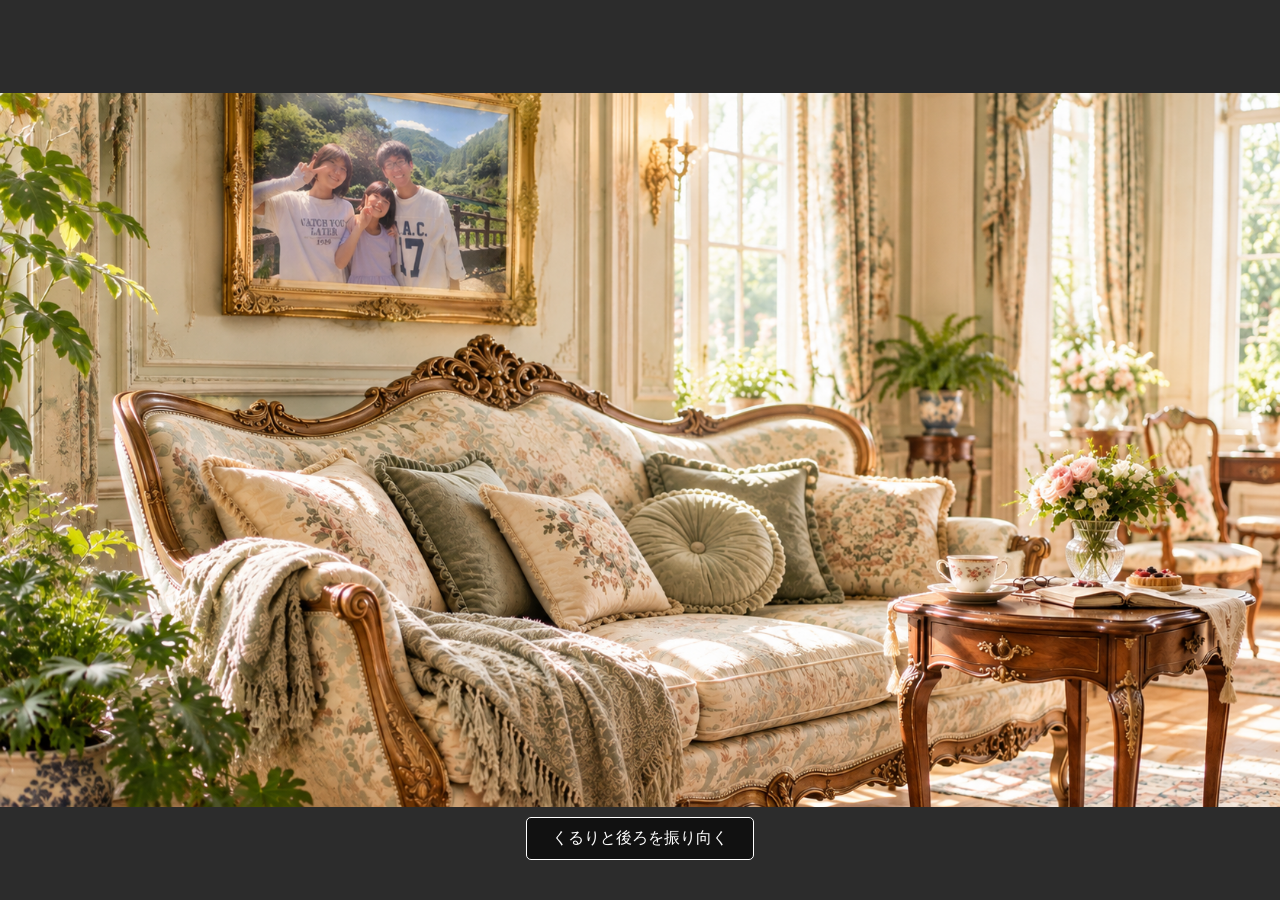
==== commit 8ba84a33: "暗号化" ====
--- a/anime.html
+++ b/anime.html
@@ -1,6 +1,12 @@
 <!doctype html>
 <html lang="ja">
 <head>
+<script>
+  if (sessionStorage.getItem("hideaway_anime_key") !== "ok") {
+    location.replace("index.html#scene-4");
+  }
+</script>
+
   <meta charset="UTF-8">
   <meta name="viewport" content="width=device-width, initial-scale=1.0">
   <meta name="theme-color" content="#f2faff">
@@ -55,7 +61,7 @@
   </style>
 </head>
 <body>
-  <a href="index.html#scene-4" class="back-link">‹ ソファの部屋へ戻る</a>
+  <a href="index.html#scene-4" class="back-link" onclick="sessionStorage.removeItem('hideaway_anime_key')">‹ ソファの部屋へ戻る</a>
   <header>
     <p class="eyebrow">MY FAVOURITE STORIES ✿</p>
     <h1>アニメと漫画の<br>ときめき部屋</h1>
@@ -160,7 +166,7 @@
         <div><span class="kind">漫画・アニメ</span><h3>葬送のフリーレン</h3>
           <p class="desc">魔王を倒した勇者一行の、その後から始まる物語。長い時を生きるエルフの魔法使いフリーレンが、人との出会いと別れをたどりながら「人を知る」旅を続けていく。</p>
           <div class="info"><p><span class="label">原作</span>山田鐘人</p><p><span class="label">作画</span>アベツカサ</p><p><span class="label">掲載誌</span>週刊少年サンデー</p><p><span class="label">コミックス</span>15巻まで（2026年10月確認）</p></div>
-          <div class="actions"><a class="btn mint" href="https://e-comi.shogakukan.co.jp/books/098543460000d0000000" target="_blank" rel="noopener noreferrer">小学館・コミックス情報 ↗</a><a class="btn alt" href="https://frieren-pr.com/" target="_blank" rel="noopener noreferrer">アニメ公式サイト ↗</a></div>
+          <div class="actions"><a class="btn mint" href="https://e-comi.shogakukan.co.jp/books/098543460000d0000000" target="_blank" rel="noopener noreferrer">小学館・コミックス情報 ↗</a><a class="btn alt" href="https://frieren-anime.jp/" target="_blank" rel="noopener noreferrer">アニメ公式サイト ↗</a></div>
         </div>
       </div></article>
     </section>
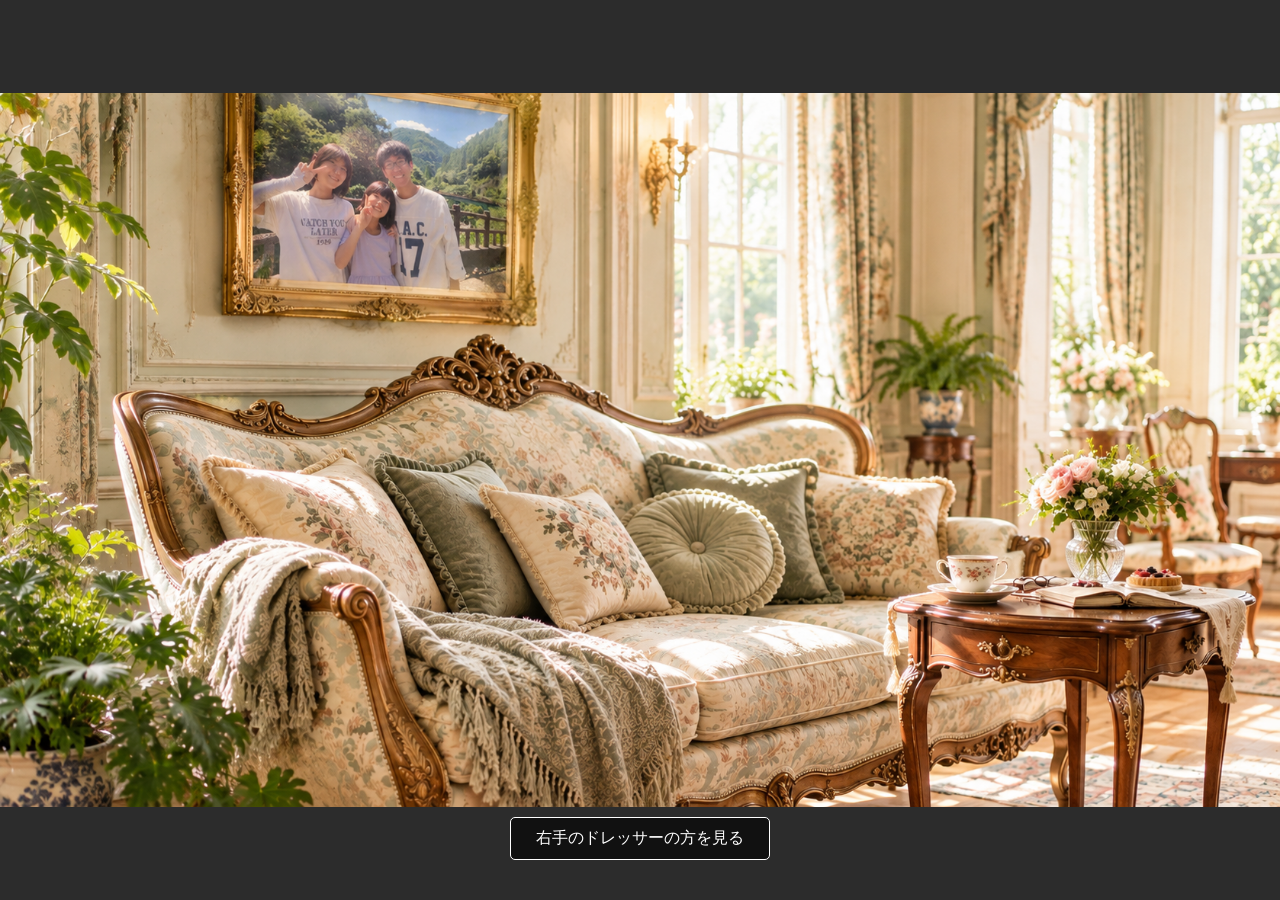
==== commit 35ba3123: "アニメ部屋改装" ====
--- a/anime.html
+++ b/anime.html
@@ -3,7 +3,7 @@
 <head>
 <script>
   if (sessionStorage.getItem("hideaway_anime_key") !== "ok") {
-    location.replace("index.html#scene-4");
+    window.location.replace("index.html#scene-4");
   }
 </script>
 
@@ -11,53 +11,371 @@
   <meta name="viewport" content="width=device-width, initial-scale=1.0">
   <meta name="theme-color" content="#f2faff">
   <title>アニメと漫画のときめき部屋</title>
-  <link rel="preconnect" href="https://fonts.googleapis.com">
-  <link rel="preconnect" href="https://fonts.gstatic.com" crossorigin>
-  <link href="https://fonts.googleapis.com/css2?family=M+PLUS+Rounded+1c:wght@400;500;700;800&display=swap" rel="stylesheet">
+  <link rel="preconnect" href="[suspicious link removed]">
+  <link rel="preconnect" href="[suspicious link removed]" crossorigin>
+  <link href="[suspicious link removed]" rel="stylesheet">
   <style>
-    :root{--ink:#3f5368;--pink:#8fcdf4;--pink-dark:#398fc8;--lav:#d4dcff;--mint:#c9f0ec;--cream:#fbfdff;--yellow:#fff0b8;--line:#d9eaf6}
-    *{box-sizing:border-box}
-    html{scroll-behavior:smooth}
-    body{margin:0;background:radial-gradient(circle at 8% 8%,#d9f1ff 0,transparent 25%),radial-gradient(circle at 95% 30%,#e4eaff 0,transparent 24%),var(--cream);color:var(--ink);font-family:"M PLUS Rounded 1c",sans-serif;line-height:1.85}
-    a{color:#347eae;text-underline-offset:3px}
-    header{position:relative;overflow:hidden;text-align:center;padding:72px 20px 50px;background:linear-gradient(135deg,#dff4ff,#e9edff 52%,#e0f8f4);border-bottom:2px solid white}
-    header:before,header:after{content:"✦";position:absolute;color:#fff;font-size:4rem;opacity:.8}header:before{top:18px;left:8%}header:after{right:9%;bottom:20px}
-    .eyebrow{margin:0 0 8px;letter-spacing:.16em;font-size:.8rem;font-weight:800;color:#4d8db8}
-    h1{margin:0;font-size:clamp(2rem,6vw,3.7rem);line-height:1.3;color:#426987;text-shadow:2px 3px 0 white}
-    .lead{max-width:650px;margin:18px auto 0;font-size:1rem}
-    .sparkles{font-size:1.4rem;letter-spacing:.5em;margin-top:14px;color:#65add9}
-    nav{display:flex;justify-content:center;flex-wrap:wrap;gap:10px;padding:20px 16px}
-    nav a{background:#fff;border:1px solid var(--line);border-radius:999px;padding:7px 16px;text-decoration:none;font-size:.9rem;font-weight:700;box-shadow:0 4px 12px #527fa012;transition:transform .2s,background .2s}
-    nav a:hover{transform:translateY(-3px);background:#eef8ff}
-    main{width:min(1050px,calc(100% - 32px));margin:16px auto 70px;display:grid;gap:34px}
-    .section-title{text-align:center;margin:0 0 18px;font-size:clamp(1.45rem,4vw,2rem);color:#4d7598}
-    .section-title span{display:block;font-size:.78rem;letter-spacing:.15em;color:#79a9cb;font-weight:700}
-    .work-card{background:#fff;border:2px solid white;border-radius:26px;overflow:hidden;box-shadow:0 12px 32px #5d8ca51a;position:relative}
-    .work-card:before{content:"";position:absolute;inset:0 0 auto;height:7px;background:linear-gradient(90deg,var(--pink),var(--lav),var(--mint))}
-    .card-inner{display:grid;grid-template-columns:240px minmax(0,1fr);gap:28px;padding:34px;align-items:start}
-    .cover{width:100%;aspect-ratio:4/5;object-fit:cover;border-radius:18px;background:linear-gradient(145deg,#dff3ff,#e6eaff);border:1px solid #d9eaf6;display:block}
-    .cover-placeholder{width:100%;aspect-ratio:4/5;border-radius:18px;background:linear-gradient(145deg,#e0f4ff,#e6eaff 55%,#ddf8f0);display:flex;align-items:center;justify-content:center;text-align:center;padding:20px;color:#5b91b3;font-size:1.25rem;font-weight:800;border:1px solid #d9eaf6}
-    .cover-placeholder[hidden]{display:none!important}
-    .kind{display:inline-block;background:#eef8ff;color:#397fae;border-radius:999px;padding:3px 12px;font-size:.76rem;font-weight:800;margin-bottom:8px}
-    h3{font-size:1.55rem;line-height:1.45;margin:0 0 12px;color:#3f6687}
-    .desc{margin:0 0 16px}
-    .info{background:#f4faff;border:1px dashed #b9dcef;border-radius:16px;padding:14px 17px;margin:16px 0}
-    .info p{margin:4px 0}
-    .label{display:inline-block;min-width:5.5em;font-weight:800;color:#4d8db8}
-    .actions{display:flex;flex-wrap:wrap;gap:10px;margin-top:18px}
-    .btn{display:inline-block;padding:9px 16px;border-radius:999px;background:#78bce8;color:#fff;text-decoration:none;font-weight:800;font-size:.9rem;box-shadow:0 4px 0 #4f9acb;transition:transform .15s}
-    .btn:hover{transform:translateY(2px);box-shadow:0 2px 0 #4f9acb}
-    .btn.alt{background:#a9b8f0;box-shadow:0 4px 0 #8597d2}.btn.mint{background:#70c9bd;box-shadow:0 4px 0 #4aa99b}
-    .movie-list{display:grid;gap:12px;margin-top:18px}
-    .movie{display:grid;grid-template-columns:58px 1fr;gap:14px;align-items:start;padding:15px;border-radius:17px;background:#f2f9ff;border:1px solid #d8eaf6}
-    .movie-num{width:52px;height:52px;border-radius:16px;display:grid;place-items:center;background:#dff2ff;color:#347fae;font-weight:800}
-    .movie h4{margin:0 0 3px;font-size:1.05rem;color:#456987}.movie p{margin:0;font-size:.92rem}
-    .note{font-size:.82rem;color:#728ba0;margin:12px 0 0}
-    .back-link{position:absolute;top:20px;left:20px;z-index:10;color:#4d7598;text-decoration:none;font-size:.9rem;padding:8px 16px;border:1px solid #b9dcef;border-radius:999px;background:rgba(255,255,255,.82);box-shadow:0 5px 18px #5d8ca51a;backdrop-filter:blur(6px);transition:transform .15s,background .15s}
-    .back-link:hover{transform:translateY(-1px);background:#fff}
-    footer{text-align:center;padding:28px 16px 42px;background:#eaf7ff;color:#6688a4;font-size:.85rem}
-    .footer-heart{font-size:1.3rem;color:#6eb5df}
-    @media(max-width:700px){header{padding:62px 18px 40px}.card-inner{grid-template-columns:1fr;padding:24px 20px;gap:18px}.cover,.cover-placeholder{width:min(230px,75%);margin:auto}.movie{grid-template-columns:46px 1fr;padding:12px}.movie-num{width:42px;height:42px;border-radius:13px}.lead{font-size:.92rem}}
+    :root {
+      --ink: #2d4255;
+      --pink: #ff8fa3;
+      --pink-dark: #e65c7b;
+      --lavender: #b8c0ff;
+      --sky: #70c1ff;
+      --mint: #82e3d8;
+      --card-bg: rgba(255, 255, 255, 0.90);
+      --glass-border: rgba(255, 255, 255, 0.85);
+    }
+    
+    * { box-sizing: border-box; }
+    html { scroll-behavior: smooth; }
+    
+    body {
+      margin: 0;
+      min-height: 100vh;
+      /* ★ 壁紙 wallpaper-anime.png を背景に指定 ★ */
+      background-image: linear-gradient(rgba(245, 248, 255, 0.35), rgba(245, 248, 255, 0.35)), url("img/anime/wallpaper-anime.png");
+      background-size: cover;
+      background-position: center;
+      background-attachment: fixed;
+      color: var(--ink);
+      font-family: "Zen Maru Gothic", "M PLUS Rounded 1c", sans-serif;
+      line-height: 1.85;
+      padding-bottom: 60px;
+    }
+
+    a { color: #2b78b0; text-underline-offset: 3px; }
+
+    /* 戻るボタン */
+    .back-link {
+      position: fixed;
+      top: 18px;
+      left: 18px;
+      z-index: 100;
+      color: #3e607d;
+      text-decoration: none;
+      font-size: 0.88rem;
+      font-weight: 700;
+      padding: 9px 18px;
+      border: 1px solid var(--glass-border);
+      border-radius: 999px;
+      background: rgba(255, 255, 255, 0.88);
+      box-shadow: 0 8px 20px rgba(45, 75, 110, 0.12);
+      backdrop-filter: blur(10px);
+      -webkit-backdrop-filter: blur(10px);
+      transition: all 0.2s ease;
+    }
+    .back-link:hover {
+      transform: translateY(-2px);
+      background: #ffffff;
+      color: var(--pink-dark);
+      box-shadow: 0 10px 25px rgba(230, 92, 123, 0.2);
+    }
+
+    /* ヘッダー */
+    header {
+      position: relative;
+      max-width: 1000px;
+      margin: 70px auto 24px;
+      padding: 45px 24px 38px;
+      text-align: center;
+      background: rgba(255, 255, 255, 0.88);
+      backdrop-filter: blur(12px);
+      -webkit-backdrop-filter: blur(12px);
+      border: 2px solid #ffffff;
+      border-radius: 32px;
+      box-shadow: 0 15px 35px rgba(50, 75, 110, 0.12);
+      overflow: hidden;
+    }
+    header::before, header::after {
+      content: "✦";
+      position: absolute;
+      color: #ffb8d2;
+      font-size: 3rem;
+      opacity: 0.7;
+    }
+    header::before { top: 15px; left: 5%; }
+    header::after { right: 5%; bottom: 15px; color: #a3c4ff; }
+
+    .eyebrow {
+      margin: 0 0 6px;
+      letter-spacing: 0.2em;
+      font-size: 0.82rem;
+      font-weight: 800;
+      color: var(--pink-dark);
+    }
+    h1 {
+      margin: 0;
+      font-size: clamp(2rem, 5.5vw, 3.4rem);
+      line-height: 1.3;
+      color: #325370;
+      text-shadow: 2px 2px 0 #ffffff, 0 0 15px rgba(255, 184, 210, 0.4);
+    }
+    .lead {
+      max-width: 620px;
+      margin: 16px auto 0;
+      font-size: 0.98rem;
+      color: #4a6680;
+    }
+    .sparkles {
+      font-size: 1.3rem;
+      letter-spacing: 0.4em;
+      margin-top: 12px;
+      color: var(--pink);
+    }
+
+    /* ナビゲーション */
+    nav {
+      max-width: 1000px;
+      margin: 0 auto 30px;
+      display: flex;
+      justify-content: center;
+      flex-wrap: wrap;
+      gap: 10px;
+      padding: 0 16px;
+    }
+    nav a {
+      background: rgba(255, 255, 255, 0.92);
+      border: 1.5px solid #ffffff;
+      border-radius: 999px;
+      padding: 8px 18px;
+      text-decoration: none;
+      font-size: 0.9rem;
+      font-weight: 700;
+      color: #385a78;
+      box-shadow: 0 6px 16px rgba(45, 75, 110, 0.08);
+      backdrop-filter: blur(8px);
+      transition: all 0.2s ease;
+    }
+    nav a:hover {
+      transform: translateY(-3px);
+      background: #ffffff;
+      color: var(--pink-dark);
+      box-shadow: 0 8px 22px rgba(230, 92, 123, 0.18);
+    }
+
+    /* メインコンテンツ */
+    main {
+      width: min(1000px, calc(100% - 32px));
+      margin: 0 auto 50px;
+      display: grid;
+      gap: 32px;
+    }
+
+    .section-title {
+      text-align: center;
+      margin: 0 0 16px;
+      font-size: clamp(1.4rem, 3.8vw, 1.85rem);
+      color: #2c4a66;
+      text-shadow: 1px 1px 0 rgba(255, 255, 255, 0.9);
+    }
+    .section-title span {
+      display: block;
+      font-size: 0.75rem;
+      letter-spacing: 0.18em;
+      color: #688fae;
+      font-weight: 700;
+    }
+
+    /* カード */
+    .work-card {
+      background: var(--card-bg);
+      backdrop-filter: blur(12px);
+      -webkit-backdrop-filter: blur(12px);
+      border: 2px solid var(--glass-border);
+      border-radius: 28px;
+      overflow: hidden;
+      box-shadow: 0 15px 35px rgba(45, 75, 110, 0.1);
+      position: relative;
+      transition: transform 0.25s ease, box-shadow 0.25s ease;
+    }
+    .work-card:hover {
+      transform: translateY(-4px);
+      box-shadow: 0 20px 42px rgba(45, 75, 110, 0.15);
+    }
+    .work-card::before {
+      content: "";
+      position: absolute;
+      inset: 0 0 auto;
+      height: 6px;
+      background: linear-gradient(90deg, #ff9ebb, #b8c0ff, #82e3d8);
+    }
+
+    .card-inner {
+      display: grid;
+      grid-template-columns: 230px minmax(0, 1fr);
+      gap: 28px;
+      padding: 32px;
+      align-items: start;
+    }
+
+    .cover {
+      width: 100%;
+      aspect-ratio: 4/5;
+      object-fit: cover;
+      border-radius: 18px;
+      background: linear-gradient(145deg, #eef7ff, #f2efff);
+      border: 1px solid #d0e3f2;
+      display: block;
+      box-shadow: 0 8px 20px rgba(0,0,0,0.06);
+    }
+    .cover-placeholder {
+      width: 100%;
+      aspect-ratio: 4/5;
+      border-radius: 18px;
+      background: linear-gradient(145deg, #f0f8ff, #f5f2ff 55%, #f0faf7);
+      display: flex;
+      align-items: center;
+      justify-content: center;
+      text-align: center;
+      padding: 20px;
+      color: #4a7d9f;
+      font-size: 1.15rem;
+      font-weight: 800;
+      border: 1px solid #d0e3f2;
+      box-shadow: 0 8px 20px rgba(0,0,0,0.04);
+    }
+    .cover-placeholder[hidden] { display: none !important; }
+
+    .kind {
+      display: inline-block;
+      background: #eaf5ff;
+      color: #2b72a4;
+      border-radius: 999px;
+      padding: 4px 14px;
+      font-size: 0.78rem;
+      font-weight: 800;
+      margin-bottom: 10px;
+      border: 1px solid #d0e5f5;
+    }
+
+    h3 {
+      font-size: 1.5rem;
+      line-height: 1.4;
+      margin: 0 0 12px;
+      color: #2d4b66;
+    }
+    .desc {
+      margin: 0 0 16px;
+      color: #3a5670;
+    }
+
+    .info {
+      background: rgba(240, 248, 255, 0.75);
+      border: 1px dashed #afd4eb;
+      border-radius: 16px;
+      padding: 14px 18px;
+      margin: 16px 0;
+    }
+    .info p { margin: 4px 0; }
+    .label {
+      display: inline-block;
+      min-width: 5.5em;
+      font-weight: 800;
+      color: #3b749e;
+    }
+
+    .actions {
+      display: flex;
+      flex-wrap: wrap;
+      gap: 10px;
+      margin-top: 18px;
+    }
+    .btn {
+      display: inline-block;
+      padding: 9px 18px;
+      border-radius: 999px;
+      background: #68b5e8;
+      color: #ffffff;
+      text-decoration: none;
+      font-weight: 800;
+      font-size: 0.88rem;
+      box-shadow: 0 4px 0 #4a98cb;
+      transition: all 0.15s ease;
+    }
+    .btn:hover {
+      transform: translateY(2px);
+      box-shadow: 0 2px 0 #4a98cb;
+    }
+    .btn.alt {
+      background: #9faee8;
+      box-shadow: 0 4px 0 #7e8ec8;
+    }
+    .btn.alt:hover {
+      box-shadow: 0 2px 0 #7e8ec8;
+    }
+    .btn.mint {
+      background: #5dc2b4;
+      box-shadow: 0 4px 0 #41a496;
+    }
+    .btn.mint:hover {
+      box-shadow: 0 2px 0 #41a496;
+    }
+
+    /* 映画リスト */
+    .movie-list {
+      display: grid;
+      gap: 12px;
+      margin-top: 18px;
+    }
+    .movie {
+      display: grid;
+      grid-template-columns: 58px 1fr;
+      gap: 14px;
+      align-items: start;
+      padding: 16px;
+      border-radius: 18px;
+      background: rgba(240, 248, 255, 0.85);
+      border: 1px solid #d4e7f5;
+    }
+    .movie-num {
+      width: 52px;
+      height: 52px;
+      border-radius: 16px;
+      display: grid;
+      place-items: center;
+      background: #d8eeff;
+      color: #2b70a0;
+      font-weight: 800;
+      font-size: 0.88rem;
+    }
+    .movie h4 { margin: 0 0 4px; font-size: 1.05rem; color: #325270; }
+    .movie p { margin: 0; font-size: 0.92rem; color: #436280; }
+
+    .note {
+      font-size: 0.82rem;
+      color: #638099;
+      margin: 12px 0 0;
+    }
+
+    /* フッター */
+    footer {
+      max-width: 1000px;
+      margin: 40px auto 0;
+      text-align: center;
+      padding: 28px 16px;
+      background: rgba(255, 255, 255, 0.88);
+      backdrop-filter: blur(10px);
+      -webkit-backdrop-filter: blur(10px);
+      border: 2px solid #ffffff;
+      border-radius: 24px;
+      color: #537390;
+      font-size: 0.85rem;
+      box-shadow: 0 10px 30px rgba(45, 75, 110, 0.08);
+    }
+    .footer-heart {
+      font-size: 1.3rem;
+      color: var(--pink);
+      margin-bottom: 6px;
+    }
+
+    @media (max-width: 700px) {
+      header { margin-top: 60px; padding: 40px 18px 30px; }
+      .card-inner { grid-template-columns: 1fr; padding: 24px 20px; gap: 20px; }
+      .cover, .cover-placeholder { width: min(220px, 75%); margin: auto; }
+      .movie { grid-template-columns: 46px 1fr; padding: 12px; }
+      .movie-num { width: 42px; height: 42px; border-radius: 13px; font-size: 0.8rem; }
+      .lead { font-size: 0.92rem; }
+    }
   </style>
 </head>
 <body>
@@ -68,6 +386,7 @@
     <p class="lead">大好きな物語と、何度でも会いたいキャラクターたち。<br>お気に入りを少しずつ集めていく、わたしだけの小さな本棚。</p>
     <div class="sparkles" aria-hidden="true">♡ ✧ ♡</div>
   </header>
+
   <nav aria-label="ページ内メニュー">
     <a href="#kusuriya">📚 薬屋のひとりごと</a>
     <a href="#kimetsu">🎬 鬼滅の刃</a>
@@ -76,6 +395,7 @@
     <a href="#bungo">📖 文豪ストレイドッグス</a>
     <a href="#frieren">🪄 葬送のフリーレン</a>
   </nav>
+
   <main>
     <section id="kusuriya">
       <h2 class="section-title"><span>MY FAVOURITE NOVEL</span>📚 薬屋のひとりごと</h2>
@@ -92,7 +412,7 @@
             <p><span class="label">次巻</span>17巻の発売日は、公式書籍案内で未発表</p>
           </div>
           <p>巻ごとの副題一覧ではなく、公式書籍案内に掲載されている巻数を表示しているよ。新刊情報は公式ページでチェック！</p>
-          <div class="actions"><a class="btn" href="https://kusuriyanohitorigoto.jp/books/" target="_blank" rel="noopener noreferrer">公式・書籍情報へ ↗</a><a class="btn alt" href="https://kusuriyanohitorigoto.jp/" target="_blank" rel="noopener noreferrer">作品公式サイト ↗</a></div>
+          <div class="actions"><a class="btn" href="[suspicious link removed]" target="_blank" rel="noopener noreferrer">公式・書籍情報へ ↗</a><a class="btn alt" href="[suspicious link removed]" target="_blank" rel="noopener noreferrer">作品公式サイト ↗</a></div>
         </div>
       </div></article>
     </section>
@@ -100,15 +420,15 @@
     <section id="kimetsu">
       <h2 class="section-title"><span>THE MOVIE TRILOGY</span>🎬 劇場版「鬼滅の刃」無限城編</h2>
       <article class="work-card"><div class="card-inner">
-        <img class="cover" src="img/anime/kimetsu.jpg" alt="鬼滅の刃" onerror="this.hidden=true;this.nextElementSibling.hidden=false"><div class="cover-placeholder" hidden>鬼殺隊の物語<br>✦ ⚔ ✦<br><small>画像を img/anime/kimetsu.jpg に入れてね</small></div>
+        <img class="cover" src="img/anime/kimetsu.jpeg" alt="鬼滅の刃" onerror="this.hidden=true;this.nextElementSibling.hidden=false"><div class="cover-placeholder" hidden>鬼殺隊の物語<br>✦ ⚔ ✦<br><small>画像を img/anime/kimetsu.jpeg に入れてね</small></div>
         <div>
           <span class="kind">劇場版・三部作</span>
           <h3>無限城編</h3>
           <p class="desc">ついに始まる無限城での決戦。劇場版三部作として制作が発表されているよ！</p>
           <div class="movie-list">
-            <div class="movie"><div class="movie-num">第一章</div><div><h4>猗窩座再来</h4><p>2025年7月18日 公開</p><div class="actions"><a class="btn" href="https://kimetsu.com/anime/mugenjyohen_movie/" target="_blank" rel="noopener noreferrer">第一章 公式サイト ↗</a></div></div></div>
-            <div class="movie"><div class="movie-num">第二章</div><div><h4>無限城編 第二章</h4><p>公開時期は公式未発表。発表があり次第、ここを更新しよう。</p><div class="actions"><a class="btn alt" href="https://kimetsu.com/" target="_blank" rel="noopener noreferrer">鬼滅の刃 公式ポータル ↗</a></div></div></div>
-            <div class="movie"><div class="movie-num">第三章</div><div><h4>無限城編 第三章</h4><p>公開時期は公式未発表。発表があり次第、ここを更新しよう。</p><div class="actions"><a class="btn alt" href="https://kimetsu.com/" target="_blank" rel="noopener noreferrer">鬼滅の刃 公式ポータル ↗</a></div></div></div>
+            <div class="movie"><div class="movie-num">第一章</div><div><h4>猗窩座再来</h4><p>2025年7月18日 公開</p><div class="actions"><a class="btn" href="[suspicious link removed]" target="_blank" rel="noopener noreferrer">第一章 公式サイト ↗</a></div></div></div>
+            <div class="movie"><div class="movie-num">第二章</div><div><h4>無限城編 第二章</h4><p>公開時期は公式未発表。発表があり次第、ここを更新しよう。</p><div class="actions"><a class="btn alt" href="[suspicious link removed]" target="_blank" rel="noopener noreferrer">鬼滅の刃 公式ポータル ↗</a></div></div></div>
+            <div class="movie"><div class="movie-num">第三章</div><div><h4>無限城編 第三章</h4><p>公開時期は公式未発表。発表があり次第、ここを更新しよう。</p><div class="actions"><a class="btn alt" href="[suspicious link removed]" target="_blank" rel="noopener noreferrer">鬼滅の刃 公式ポータル ↗</a></div></div></div>
           </div>
           <p class="note">※三部作の制作決定は公式発表済み。第二章・第三章の公開日や個別公式サイトは、確認時点では発表を確認できなかったため、予想の日付は書いていません。</p>
         </div>
@@ -129,11 +449,10 @@
             <p><span class="label">発売状況</span>コミックス 1～25巻（2026年10月確認）</p>
             <p><span class="label">最新刊</span>25巻は2026年8月4日発売</p>
           </div>
-          <div class="actions"><a class="btn mint" href="https://jumpsq.shueisha.co.jp/rensai/kemonojihen/" target="_blank" rel="noopener noreferrer">ジャンプSQ. 作品ページ ↗</a><a class="btn alt" href="https://www.s-manga.net/items/contents.html?isbn=9784088850467" target="_blank" rel="noopener noreferrer">25巻の書誌情報 ↗</a></div>
+          <div class="actions"><a class="btn mint" href="[suspicious link removed]" target="_blank" rel="noopener noreferrer">ジャンプSQ. 作品ページ ↗</a><a class="btn alt" href="[suspicious link removed]" target="_blank" rel="noopener noreferrer">25巻の書誌情報 ↗</a></div>
         </div>
       </div></article>
     </section>
-
 
     <section id="medalist">
       <h2 class="section-title"><span>MY FAVOURITE ANIME & MANGA</span>⛸️ メダリスト</h2>
@@ -142,7 +461,7 @@
         <div><span class="kind">漫画・アニメ</span><h3>メダリスト</h3>
           <p class="desc">夢破れた青年・明浦路司と、フィギュアスケートに強く憧れる少女・結束いのり。氷の上で出会った二人が、世界を目指して進んでいく物語。</p>
           <div class="info"><p><span class="label">作者</span>つるまいかだ</p><p><span class="label">連載</span>月刊アフタヌーン</p><p><span class="label">コミックス</span>15巻まで発売（2026年10月確認）</p><p><span class="label">アニメ</span>TVアニメ第2期まで放送。劇場版は2027年2月19日公開予定</p></div>
-          <div class="actions"><a class="btn mint" href="https://afternoon.kodansha.co.jp/c/medalist/" target="_blank" rel="noopener noreferrer">原作公式ページ ↗</a><a class="btn alt" href="https://medalist-pr.com/" target="_blank" rel="noopener noreferrer">アニメ公式サイト ↗</a></div>
+          <div class="actions"><a class="btn mint" href="[suspicious link removed]" target="_blank" rel="noopener noreferrer">原作公式ページ ↗</a><a class="btn alt" href="[suspicious link removed]" target="_blank" rel="noopener noreferrer">アニメ公式サイト ↗</a></div>
         </div>
       </div></article>
     </section>
@@ -154,7 +473,7 @@
         <div><span class="kind">漫画・アニメ</span><h3>文豪ストレイドッグス</h3>
           <p class="desc">中島敦、太宰治、国木田独歩。文豪の名を持つ者たちが、それぞれの異能力を武器にヨコハマを駆ける異能力バトル。</p>
           <div class="info"><p><span class="label">原作</span>朝霧カフカ</p><p><span class="label">漫画</span>春河35</p><p><span class="label">コミックス</span>28巻まで発売（2026年10月確認）</p><p><span class="label">アニメ</span>TVアニメ第5シーズンまで放送</p></div>
-          <div class="actions"><a class="btn" href="https://bungosd.com/" target="_blank" rel="noopener noreferrer">アニメ公式サイト ↗</a><a class="btn alt" href="https://www.kadokawa.co.jp/product/321212000112/" target="_blank" rel="noopener noreferrer">KADOKAWA 作品情報 ↗</a></div>
+          <div class="actions"><a class="btn" href="[suspicious link removed]" target="_blank" rel="noopener noreferrer">アニメ公式サイト ↗</a><a class="btn alt" href="[suspicious link removed]" target="_blank" rel="noopener noreferrer">KADOKAWA 作品情報 ↗</a></div>
         </div>
       </div></article>
     </section>
@@ -166,12 +485,16 @@
         <div><span class="kind">漫画・アニメ</span><h3>葬送のフリーレン</h3>
           <p class="desc">魔王を倒した勇者一行の、その後から始まる物語。長い時を生きるエルフの魔法使いフリーレンが、人との出会いと別れをたどりながら「人を知る」旅を続けていく。</p>
           <div class="info"><p><span class="label">原作</span>山田鐘人</p><p><span class="label">作画</span>アベツカサ</p><p><span class="label">掲載誌</span>週刊少年サンデー</p><p><span class="label">コミックス</span>15巻まで（2026年10月確認）</p></div>
-          <div class="actions"><a class="btn mint" href="https://e-comi.shogakukan.co.jp/books/098543460000d0000000" target="_blank" rel="noopener noreferrer">小学館・コミックス情報 ↗</a><a class="btn alt" href="https://frieren-anime.jp/" target="_blank" rel="noopener noreferrer">アニメ公式サイト ↗</a></div>
+          <div class="actions"><a class="btn mint" href="[suspicious link removed]" target="_blank" rel="noopener noreferrer">小学館・コミックス情報 ↗</a><a class="btn alt" href="[suspicious link removed]" target="_blank" rel="noopener noreferrer">アニメ公式サイト ↗</a></div>
         </div>
       </div></article>
     </section>
-
   </main>
-  <footer><div class="footer-heart">♡ ✧ ♡</div><p>MY LITTLE STORY SHELF</p><p>好きな物語は、毎日をちょっと特別にしてくれる。</p></footer>
+
+  <footer>
+    <div class="footer-heart">♡ ✧ ♡</div>
+    <p>MY LITTLE STORY SHELF</p>
+    <p>好きな物語は、毎日をちょっと特別にしてくれる。</p>
+  </footer>
 </body>
-</html>
+</html>
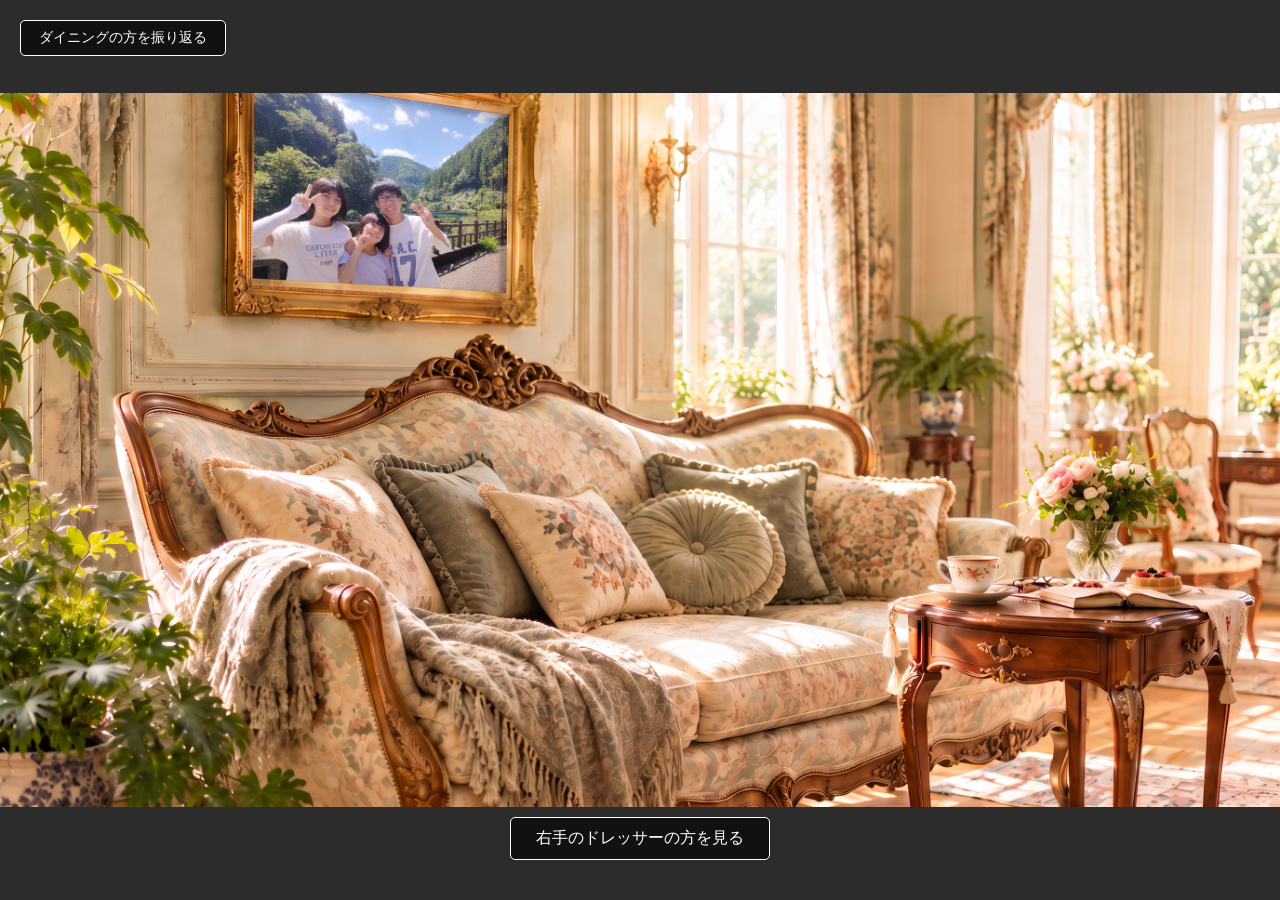
==== commit c6494ca1: "本の合言葉をハッシュ照合に変更し、日付を週表示に、検索よけを追加 Co-Authored-By: Claude Opus 5.5 <noreply@anthropic.com>" ====
--- a/anime.html
+++ b/anime.html
@@ -8,6 +8,7 @@
 </script>
 
   <meta charset="UTF-8">
+  <meta name="robots" content="noindex, nofollow">
   <meta name="viewport" content="width=device-width, initial-scale=1.0">
   <meta name="theme-color" content="#f2faff">
   <title>アニメと漫画のときめき部屋</title>
